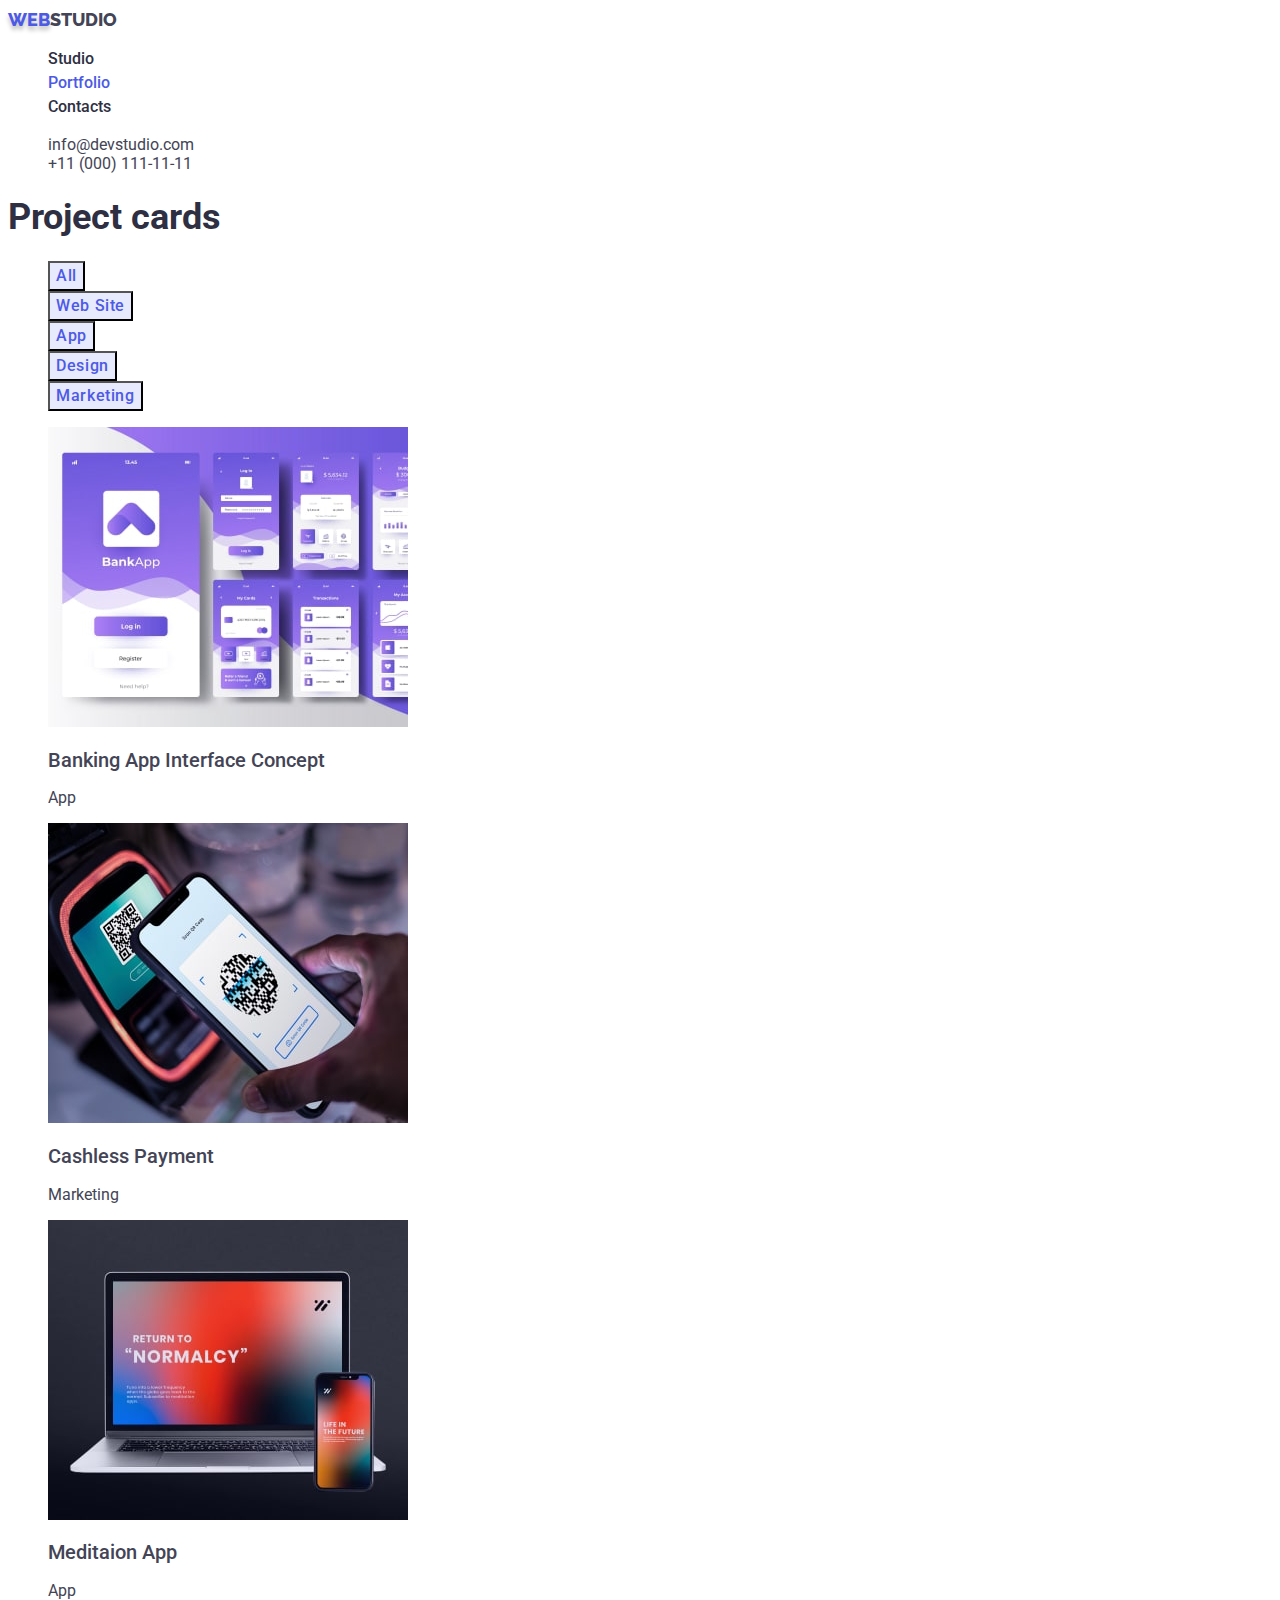
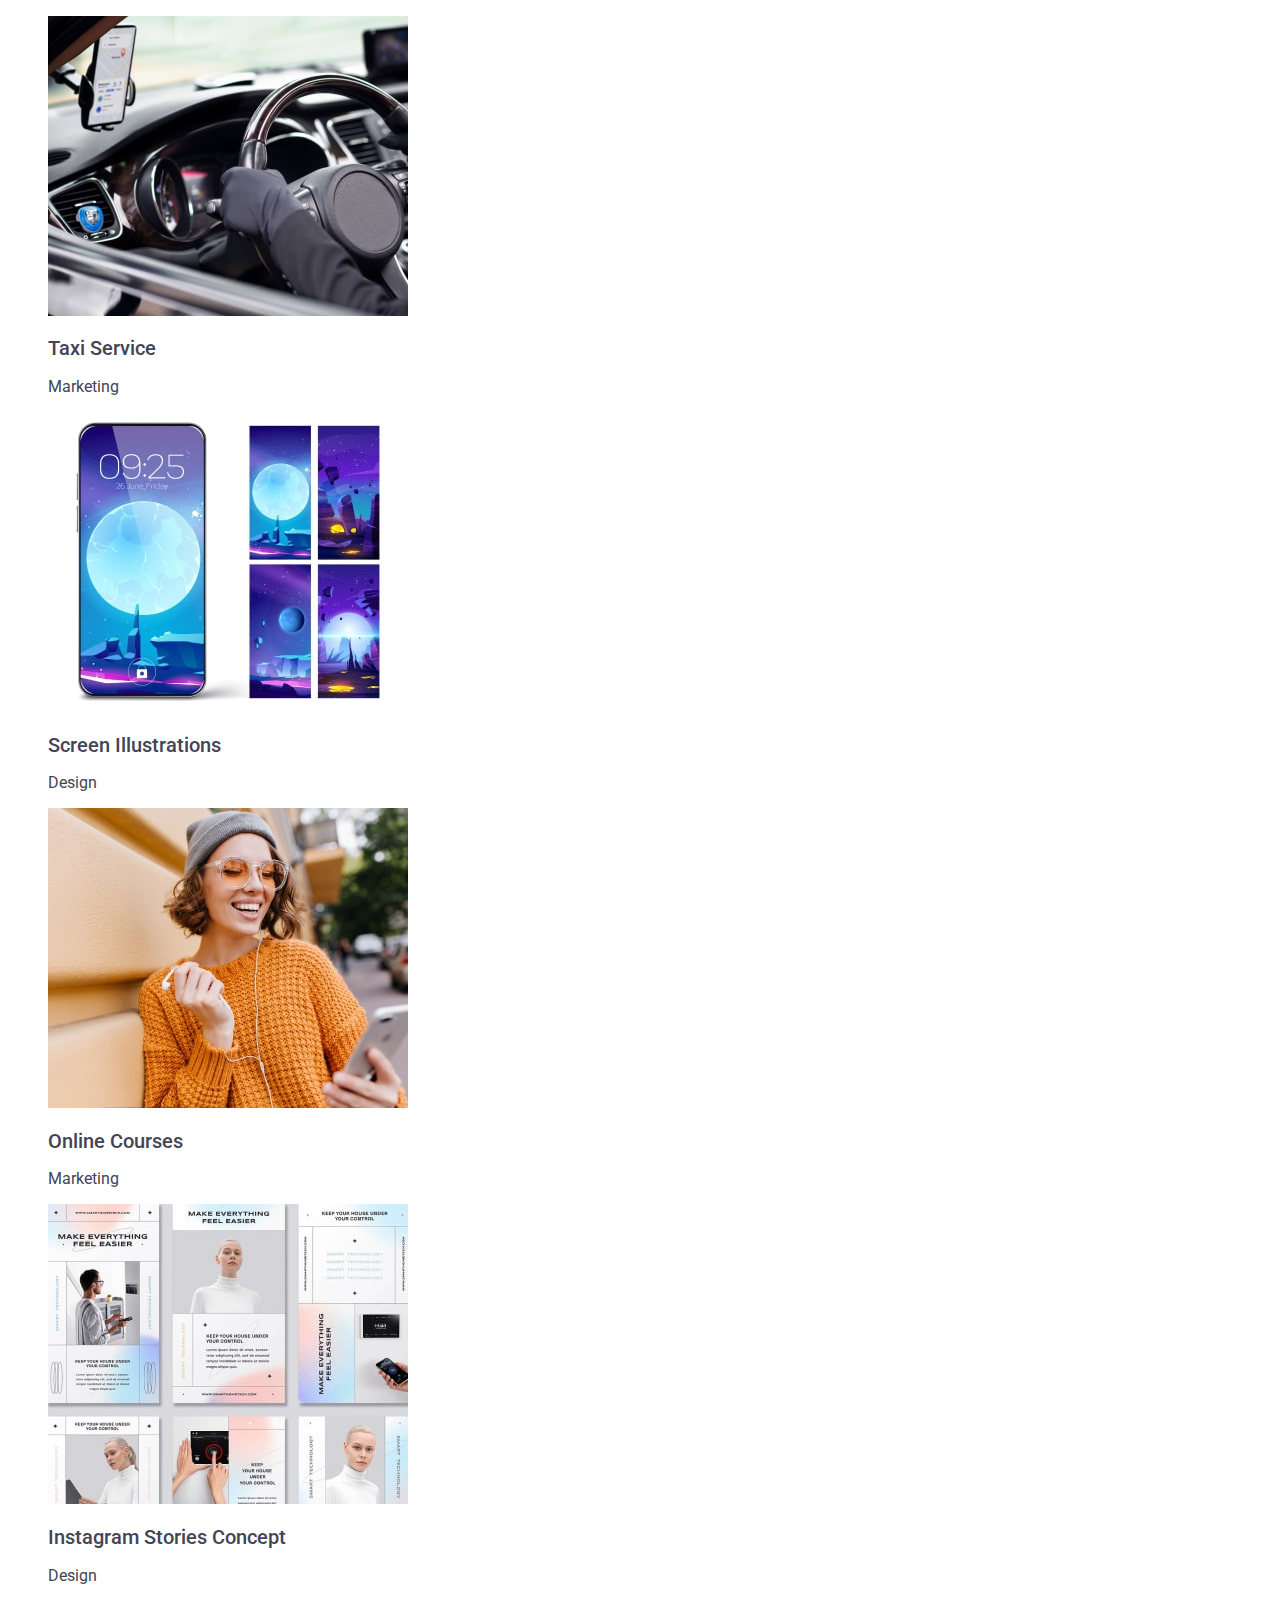
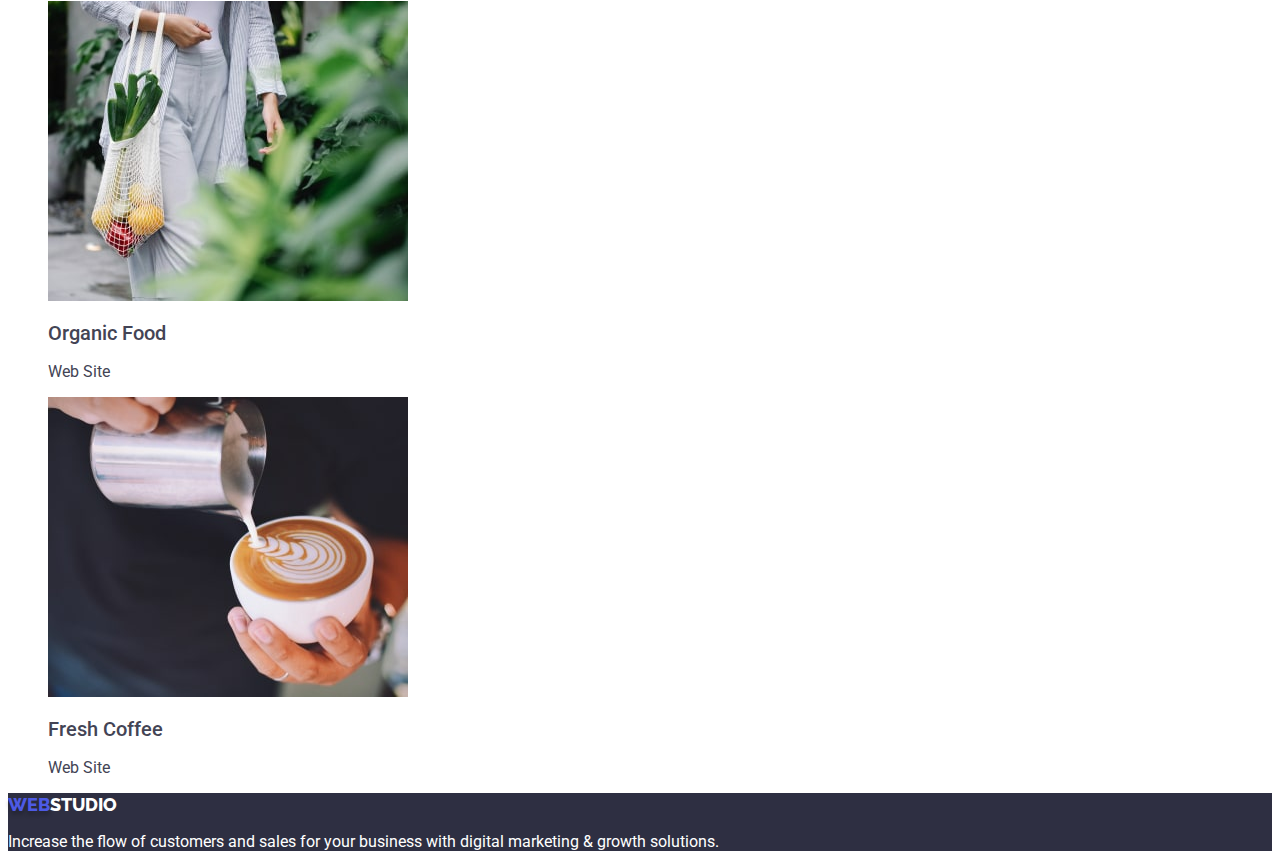
==== portfolio.html @ 5fc7ff72 "Initial commit" ====
<!DOCTYPE html>
<html lang="en">

<head>
    <meta charset="UTF-8">
    <meta http-equiv="X-UA-Compatible" content="IE=edge">
    <meta name="viewport" content="width=device-width, initial-scale=1.0">
    <title>Portfolio</title>
    <link rel="preconnect" href="https://fonts.googleapis.com">
    <link rel="preconnect" href="https://fonts.gstatic.com" crossorigin>
    <link
        href="https://fonts.googleapis.com/css2?family=Montserrat:wght@400;700&family=Raleway:wght@800&family=Roboto:wght@400;500;700;900&display=swap"
        rel="stylesheet">
    <link rel="stylesheet" href="./css/styles.css">
</head>

<body>
    <!--header -->
    <header>
        <nav>
            <a href="./index.html" class="logo"> <span class="logo-web">Web</span>Studio</a>

            <ul>
                <li> <a href="./index.html" class="nav-pages">Studio</a></li>
                <li> <a href="./portfolio.html" class="nav-pages curent">Portfolio</a></li>
                <li> <a href="" class="nav-pages">Contacts</a></li>
            </ul>
        </nav>
        <address class="address">
            <ul>
                <li> <a href="mailto:info@devstudio.com" class="link">info@devstudio.com</a> </li>
                <li> <a href="tel:+110001111111" class="link">+11 (000) 111-11-11</a> </li>
            </ul>
        </address>
    </header>
    <main>
        
        <!-- section portfolio-->
        <section class="section">
            <h1 class="section-title">Project cards</h1>
            <ul>
                <li> <button class="btn btn-color">All</button></li>
                <li> <button class="btn btn-color">Web Site</button></li>
                <li> <button class="btn btn-color">App</button></li>
                <li> <button class="btn btn-color">Design</button></li>
                <li> <button class="btn btn-color">Marketing</button></li>
            </ul>
            <ul>
                <li> <img src="./images/img1port.jpg" alt="banking programs">
                    <h2 class="title-small">Banking App Interface Concept</h2>
                    <p>App</p>
                </li>
                <li> <img src="./images/img2port.jpg" alt="Cashless Payment">
                    <h2 class="title-small">Cashless Payment</h2>
                    <p>Marketing</p>
                </li>
                <li> <img src="./images/img3port.jpg" alt="Meditaion">
                    <h2 class="title-small">Meditaion App</h2>
                    <p>App</p>
                </li>
                <li> <img src="./images/img4port.jpg" alt="Taxi">
                    <h2 class="title-small">Taxi Service</h2>
                    <p>Marketing</p>
                </li>
                <li> <img src="./images/img5port.jpg" alt="Screen Illustrations">
                    <h2 class="title-small">Screen Illustrations</h2>
                    <p>Design</p>
                </li>
                <li> <img src="./images/img6port.jpg" alt="Online Courses">
                    <h2 class="title-small">Online Courses</h2>
                    <p>Marketing</p>
                </li>
                <li> <img src="./images/img7port.jpg" alt="Instagram Stories">
                    <h2 class="title-small">Instagram Stories Concept</h2>
                    <p>Design</p>
                </li>
                <li> <img src="./images/img8port.jpg" alt="Organic Food">
                    <h2 class="title-small">Organic Food</h2>
                    <p>Web Site</p>
                </li>
                <li> <img src="./images/img9port.jpg" alt="Fresh Coffee">
                    <h2 class="title-small">Fresh Coffee</h2>
                    <p>Web Site</p>
                </li>
            </ul>
        </section>

    </main>
    <!--footer -->
    <footer class="footer">
        <a href="./index.html" class="logo"> <span class="logo-web">Web</span>Studio</a>
        <p>Increase the flow of customers and sales for your business with digital marketing & growth solutions.</p>
    </footer>
</body>

</html>
---- css/styles.css ----
:root {
    --text-color: #434455;
    --title-color: #2E2F42;
    --accent-color: #4D5AE5;
    --btn-color: #E7E9FC;
    --bac-secondary-color: #F4F4FD;
}


body {
    background-color: #ffffff;
    color: var(--text-color);
    font-family: 'Roboto', sans-serif;
    font-size: 16px;
}

ul {
    list-style: none;
}

/* logo webstudio */
.logo {
    color: var(--text-color);
    text-decoration: none;
    text-transform: uppercase;
    font-family: 'Raleway', sans-serif;
    font-style: normal;
    font-weight: 800;
    font-size: 18px;
    line-height: 1.3;
}

.logo:hover {
    color: var(--accent-color);
}

.logo-web {
    color: var(--accent-color);
    text-shadow: 0px 4px 4px rgba(0, 0, 0, 0.25);
}

/* nav */
.nav-pages {
    color: var(--title-color);
    text-decoration: none;
    font-weight: 500;
    font-size: 16px;
    line-height: 1.5;
}

.nav-pages:hover,
.nav-pages:focus {
    color: var(--accent-color);
}

.nav-pages.curent {
    color: var(--accent-color);
}

/* address */
.link {
    color: var(--text-color);
    font-style: normal;
    text-decoration: none;
}

.link:hover {
    color: var(--accent-color);
}

/* hero */
.hero {
    background-color: var(--title-color);}
.hero-title {
    color: #ffffff;
    
    font-weight: 700;
    font-size: 56px;
    line-height: 1;
}

/* buttons */
.btn {
    background-color: var(--accent-color);
    color: #ffffff;
    cursor: pointer;
        font-family: 'Roboto', sans-serif;
        font-weight: 500;
        font-size: 16px;
        line-height: 1.5;
        letter-spacing: 0.04em;
}

.btn-color {
    background-color: var(--btn-color);
    color: var(--accent-color);
}

.btn-color:hover {
    background-color: var(--accent-color);
    color: #ffffff;
}

/* section */
.section {
    color: var(--text-color);

}
.team { background-color: var(--bac-secondary-color);}
.section-title {
    color: var(--title-color);
    font-weight: 700;
    font-size: 36px;
    line-height: 1.1;
}

.title-small {
    font-weight: 500;
    font-size: 20px;
    line-height: 1.2;
}

/* footer */
.footer {
    background-color: var(--title-color);
    color: #ffffff;
}
.footer .logo {
    color: #ffffff;
}
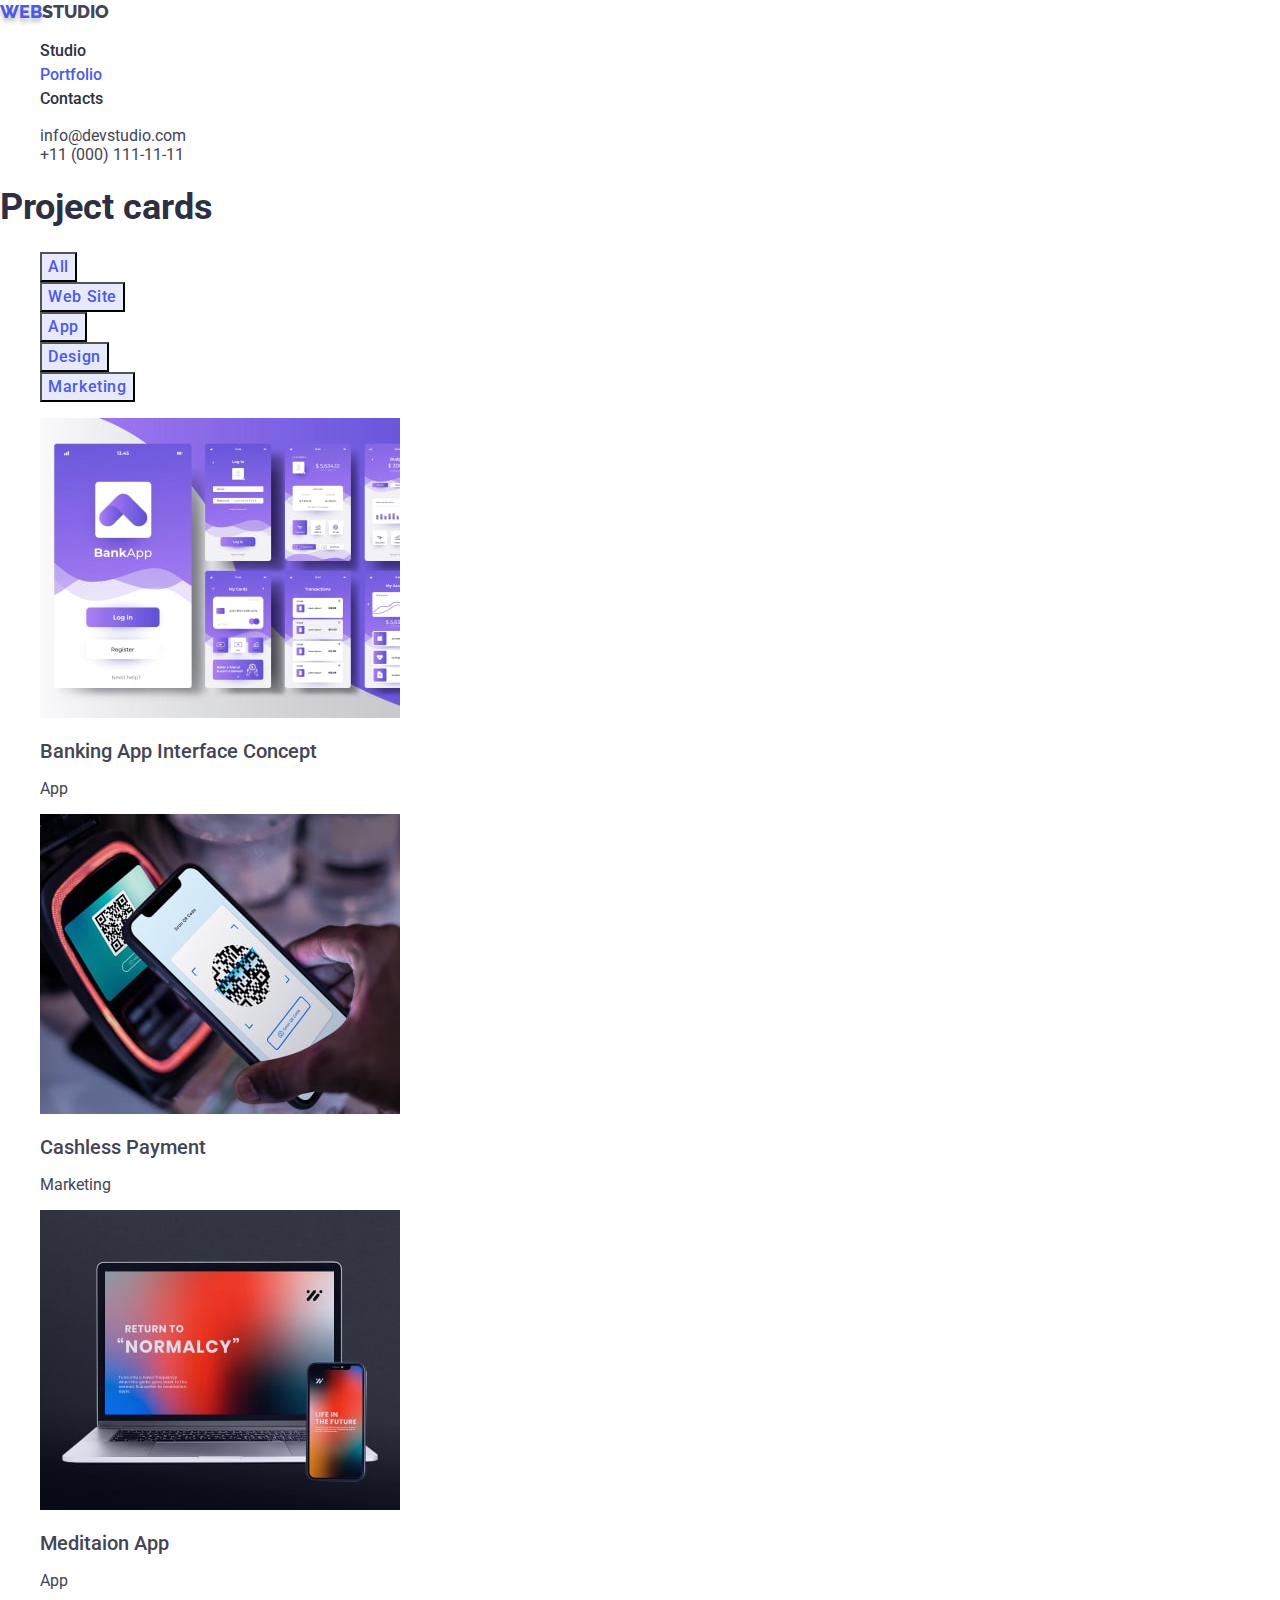
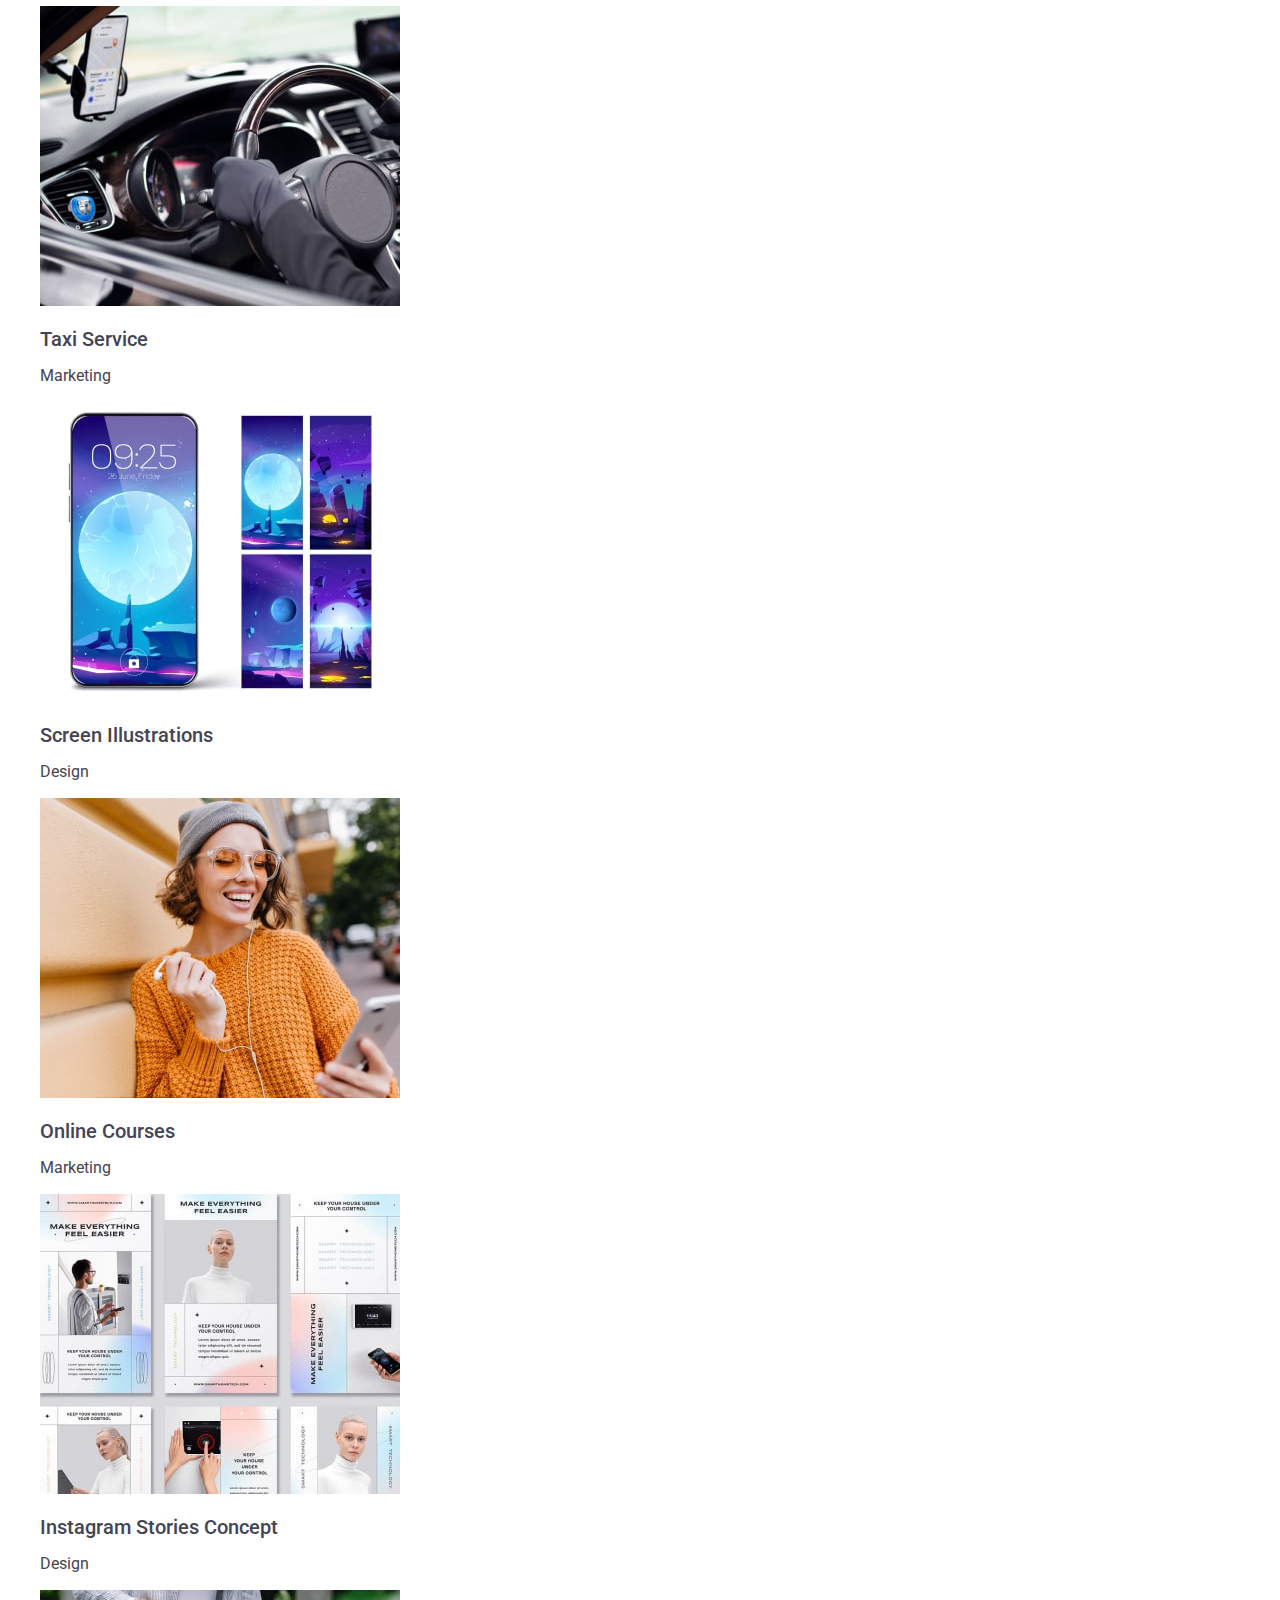
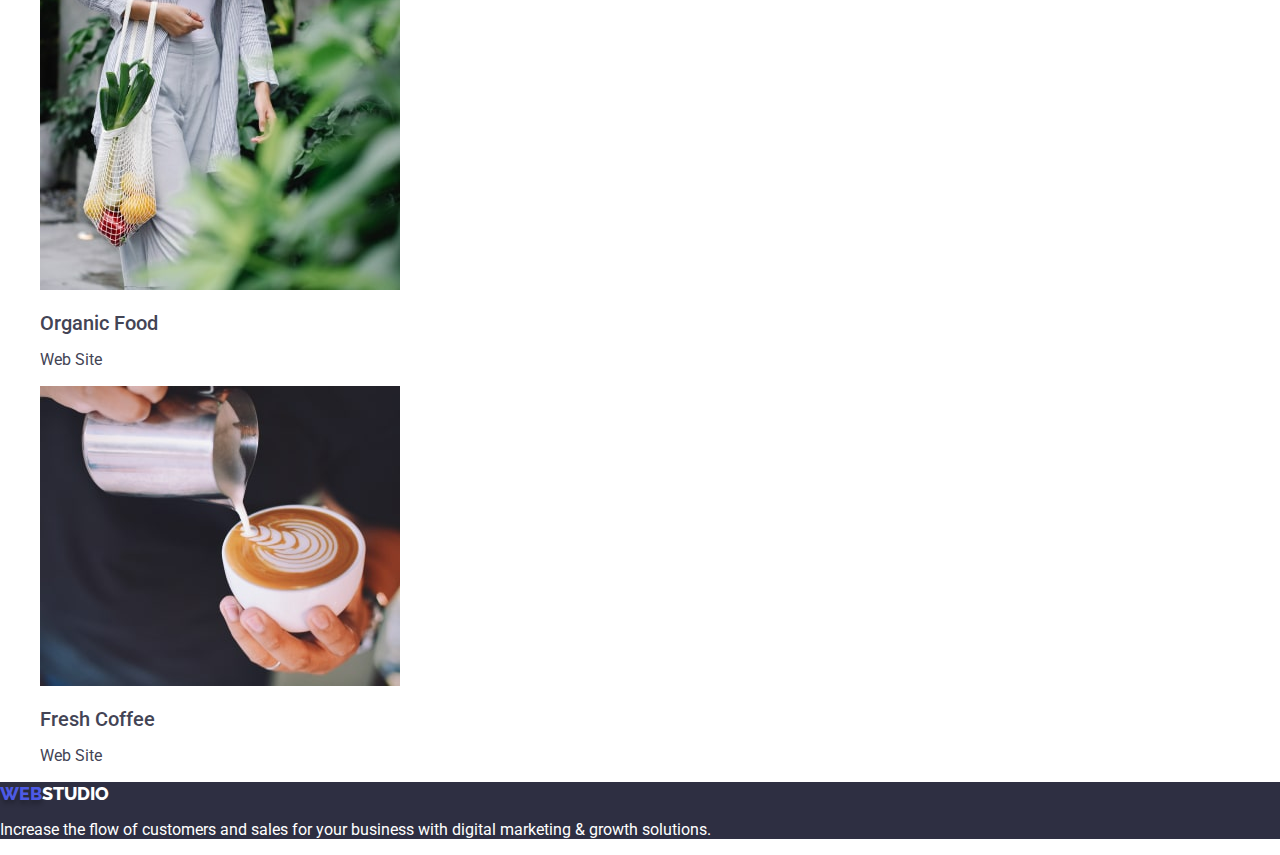
==== commit 9ed1d1fc: "add modern-normalize" ====
--- a/portfolio.html
+++ b/portfolio.html
@@ -11,6 +11,7 @@
     <link
         href="https://fonts.googleapis.com/css2?family=Montserrat:wght@400;700&family=Raleway:wght@800&family=Roboto:wght@400;500;700;900&display=swap"
         rel="stylesheet">
+        <link rel="stylesheet" href="https://cdnjs.cloudflare.com/ajax/libs/modern-normalize/1.1.0/modern-normalize.min.css">
     <link rel="stylesheet" href="./css/styles.css">
 </head>
 
--- a/css/styles.css
+++ b/css/styles.css
@@ -1,3 +1,8 @@
+*,
+*::before,
+*::after {
+    box-sizing: border-box;
+}
 :root {
     --text-color: #434455;
     --title-color: #2E2F42;
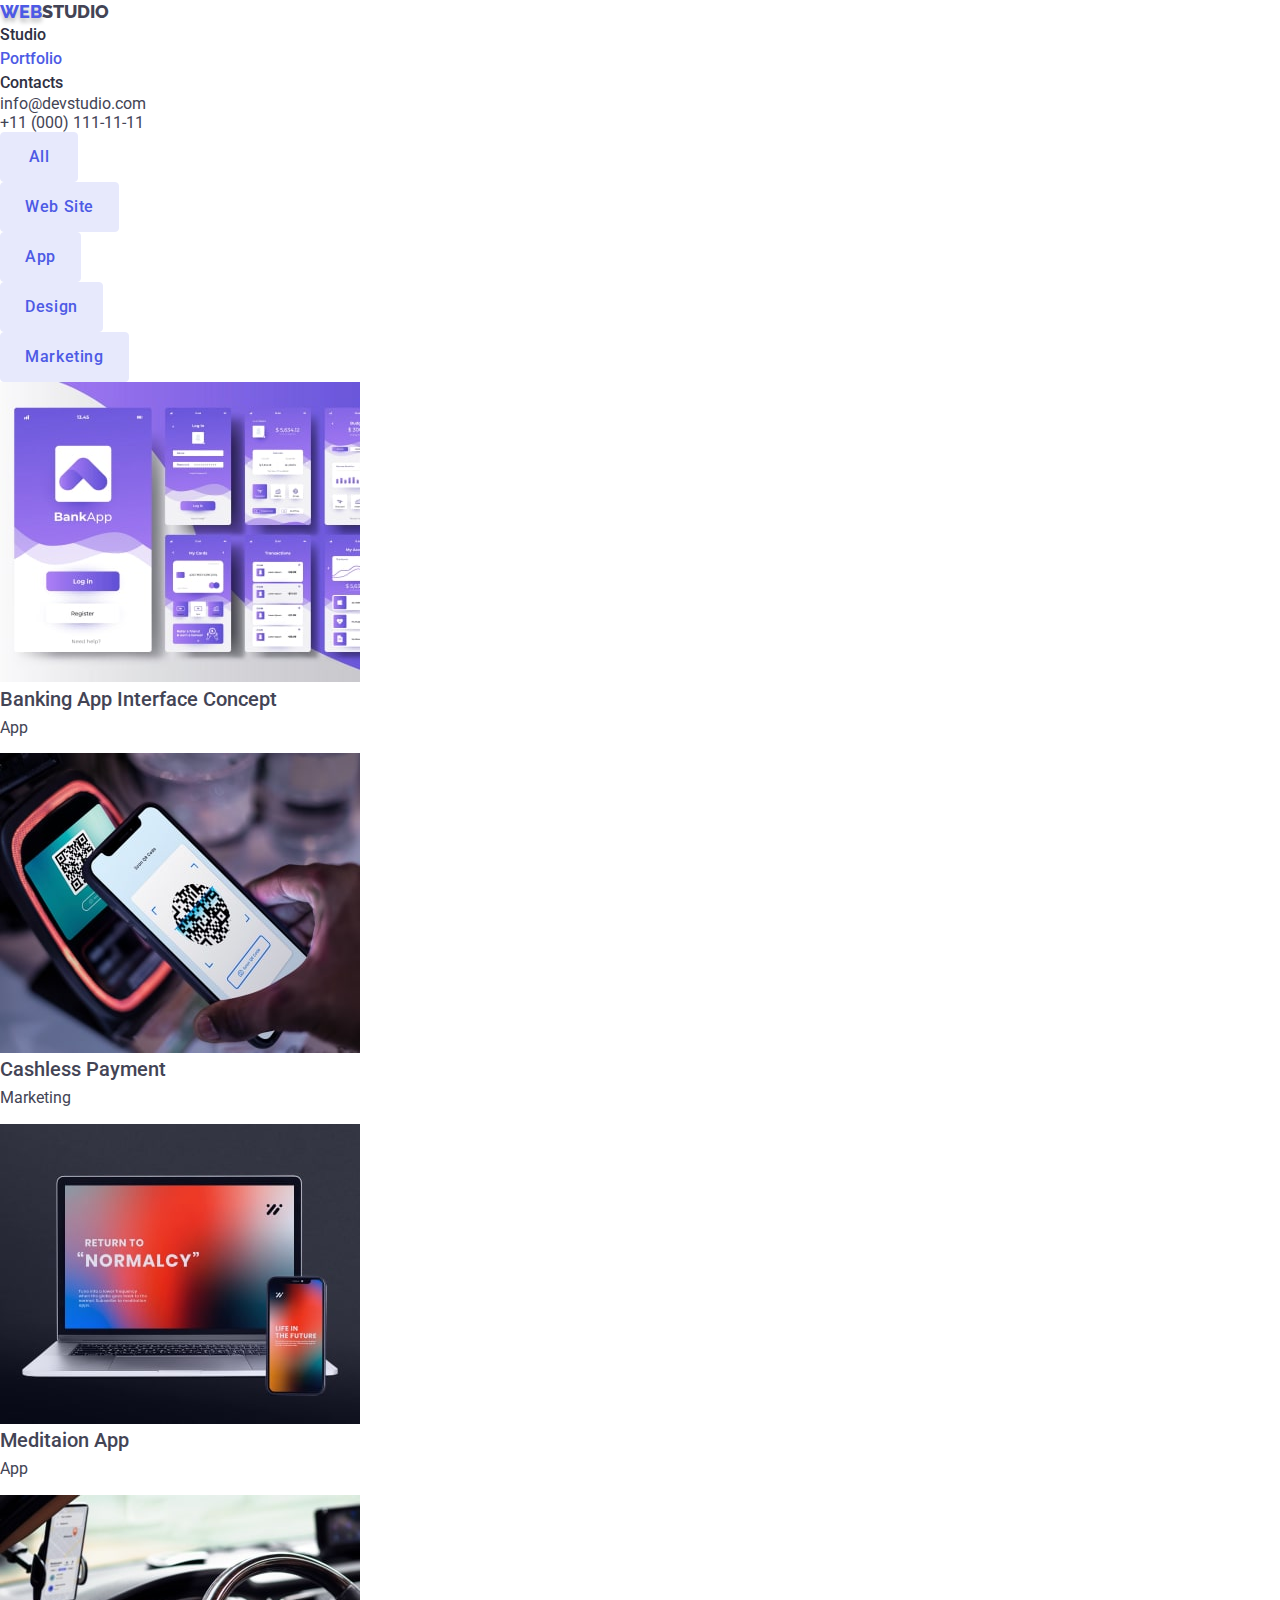
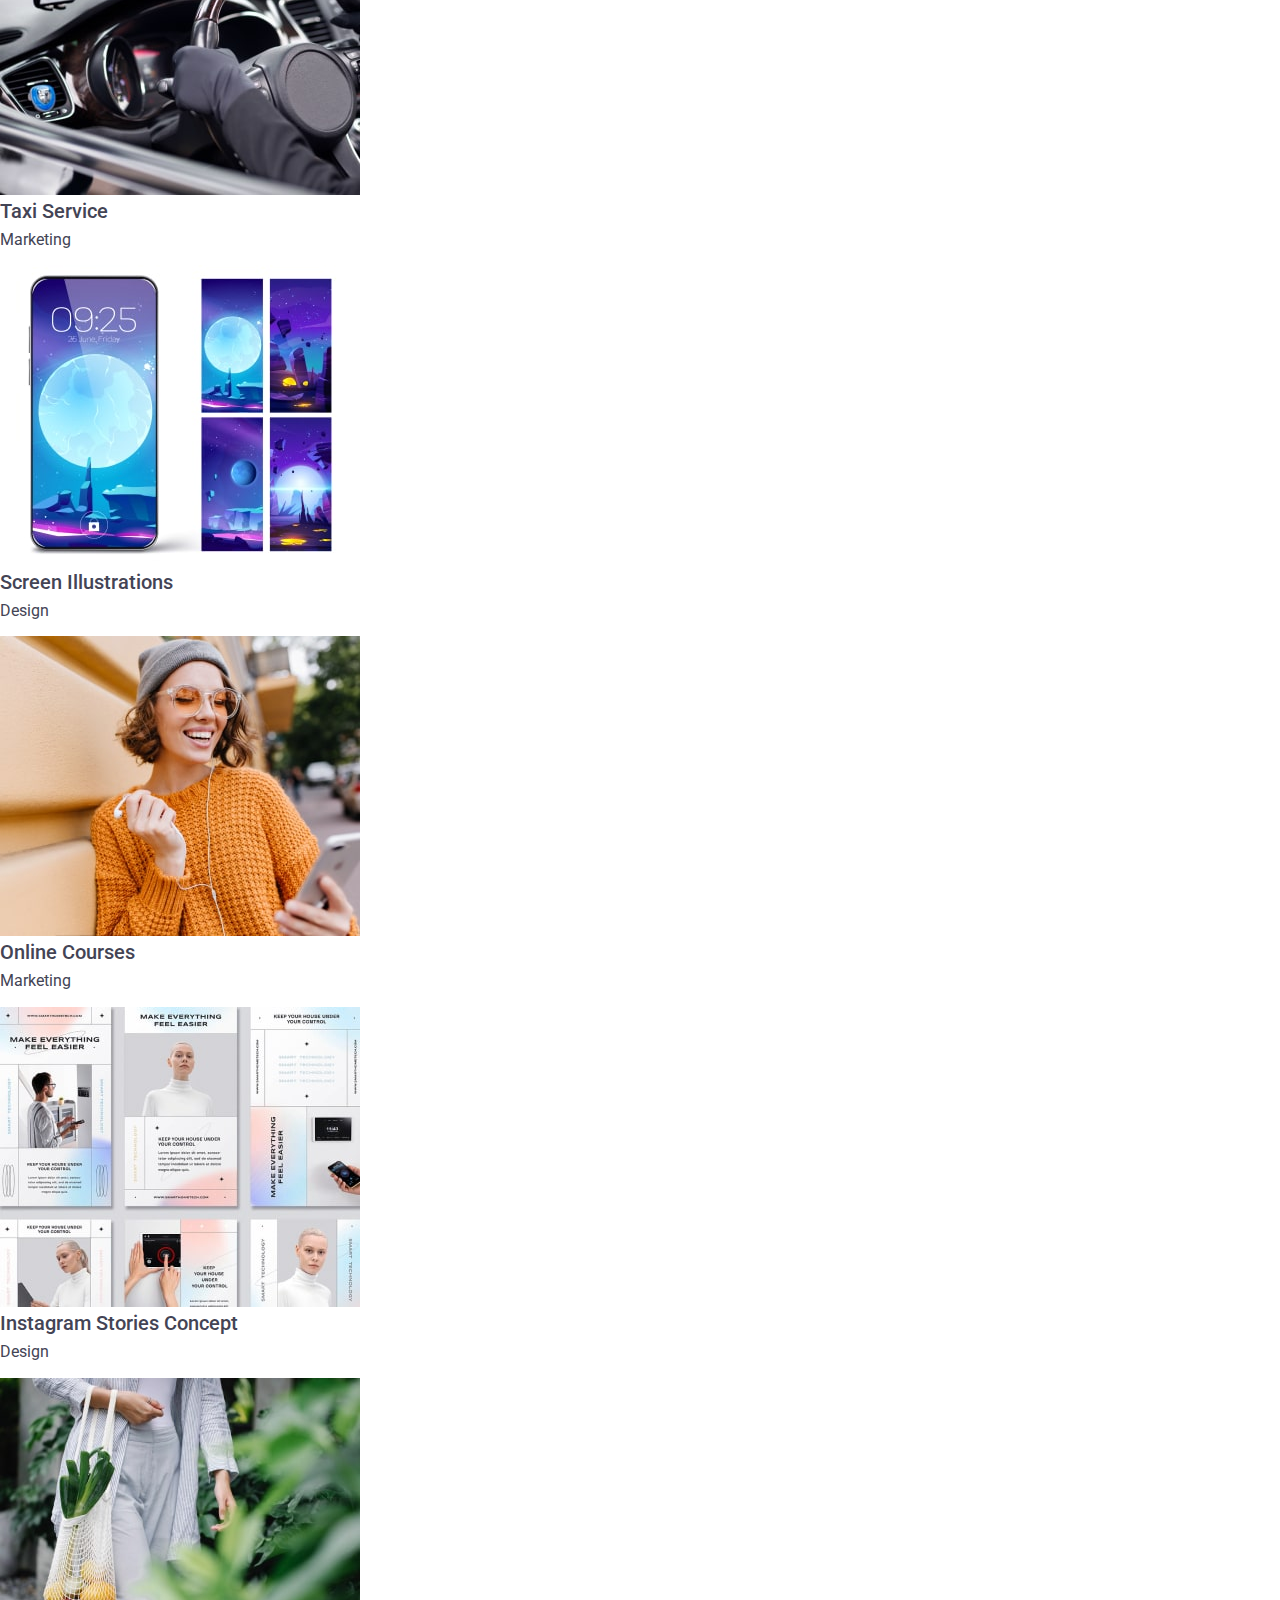
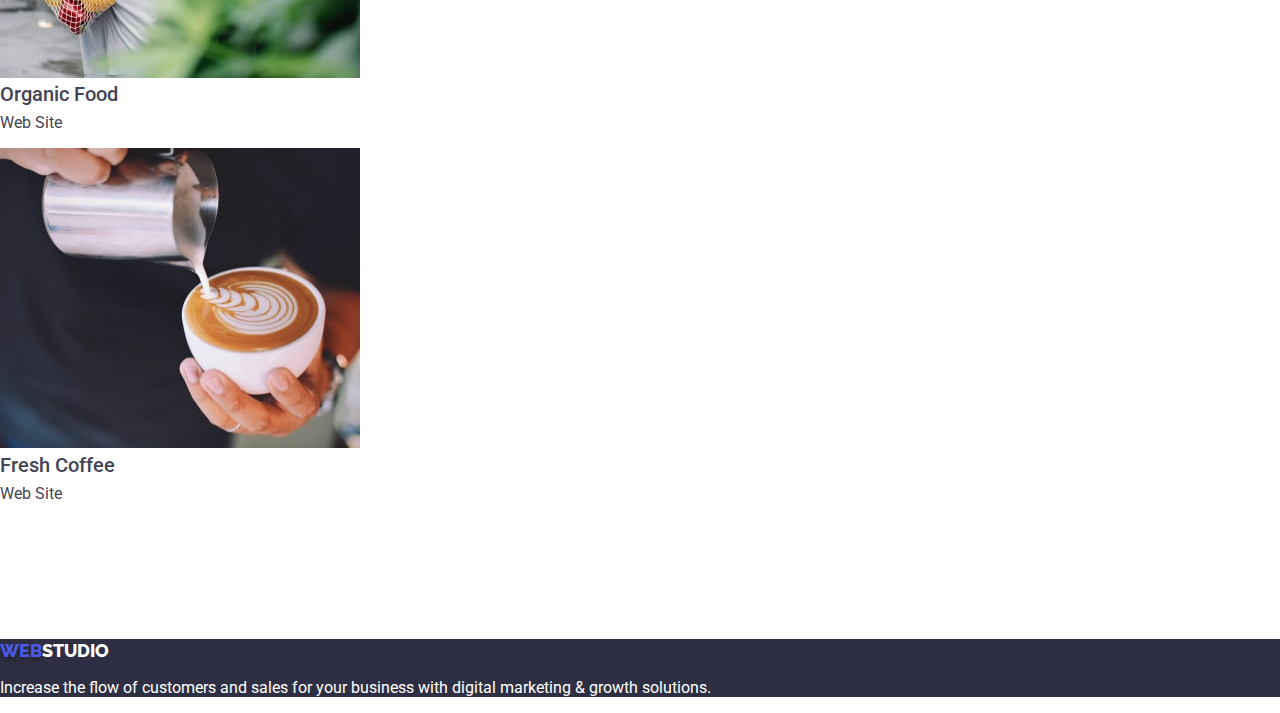
==== commit fff259cb: "add sizes bloks" ====
--- a/portfolio.html
+++ b/portfolio.html
@@ -38,50 +38,50 @@
         
         <!-- section portfolio-->
         <section class="section">
-            <h1 class="section-title">Project cards</h1>
-            <ul>
-                <li> <button class="btn btn-color">All</button></li>
-                <li> <button class="btn btn-color">Web Site</button></li>
-                <li> <button class="btn btn-color">App</button></li>
-                <li> <button class="btn btn-color">Design</button></li>
-                <li> <button class="btn btn-color">Marketing</button></li>
+            <h1 class="section-title visually-hidden">Project cards</h1>
+            <ul >
+                <li> <button class="btn btn-portfolio">All</button></li>
+                <li> <button class="btn btn-portfolio">Web Site</button></li>
+                <li> <button class="btn btn-portfolio">App</button></li>
+                <li> <button class="btn btn-portfolio">Design</button></li>
+                <li> <button class="btn btn-portfolio">Marketing</button></li>
             </ul>
             <ul>
                 <li> <img src="./images/img1port.jpg" alt="banking programs">
                     <h2 class="title-small">Banking App Interface Concept</h2>
-                    <p>App</p>
+                    <p class="text">App</p>
                 </li>
                 <li> <img src="./images/img2port.jpg" alt="Cashless Payment">
                     <h2 class="title-small">Cashless Payment</h2>
-                    <p>Marketing</p>
+                    <p class="text">Marketing</p>
                 </li>
                 <li> <img src="./images/img3port.jpg" alt="Meditaion">
                     <h2 class="title-small">Meditaion App</h2>
-                    <p>App</p>
+                    <p class="text">App</p>
                 </li>
                 <li> <img src="./images/img4port.jpg" alt="Taxi">
                     <h2 class="title-small">Taxi Service</h2>
-                    <p>Marketing</p>
+                    <p class="text">Marketing</p>
                 </li>
                 <li> <img src="./images/img5port.jpg" alt="Screen Illustrations">
                     <h2 class="title-small">Screen Illustrations</h2>
-                    <p>Design</p>
+                    <p class="text">Design</p>
                 </li>
                 <li> <img src="./images/img6port.jpg" alt="Online Courses">
                     <h2 class="title-small">Online Courses</h2>
-                    <p>Marketing</p>
+                    <p class="text">Marketing</p>
                 </li>
                 <li> <img src="./images/img7port.jpg" alt="Instagram Stories">
                     <h2 class="title-small">Instagram Stories Concept</h2>
-                    <p>Design</p>
+                    <p class="text">Design</p>
                 </li>
                 <li> <img src="./images/img8port.jpg" alt="Organic Food">
                     <h2 class="title-small">Organic Food</h2>
-                    <p>Web Site</p>
+                    <p class="text">Web Site</p>
                 </li>
                 <li> <img src="./images/img9port.jpg" alt="Fresh Coffee">
                     <h2 class="title-small">Fresh Coffee</h2>
-                    <p>Web Site</p>
+                    <p class="text">Web Site</p>
                 </li>
             </ul>
         </section>
--- a/css/styles.css
+++ b/css/styles.css
@@ -1,8 +1,3 @@
-*,
-*::before,
-*::after {
-    box-sizing: border-box;
-}
 :root {
     --text-color: #434455;
     --title-color: #2E2F42;
@@ -21,6 +16,8 @@
 
 ul {
     list-style: none;
+    padding: 0;
+    margin: 0;
 }
 
 /* logo webstudio */
@@ -75,13 +72,18 @@
 
 /* hero */
 .hero {
-    background-color: var(--title-color);}
+    background-color: var(--title-color);
+    outline: 2px solid tomato;
+    text-align: center;
+    margin-bottom: 120px;
+}
 .hero-title {
     color: #ffffff;
-    
     font-weight: 700;
     font-size: 56px;
     line-height: 1;
+    margin-top: 0;
+    margin-bottom: 48px;
 }
 
 /* buttons */
@@ -94,11 +96,25 @@
         font-size: 16px;
         line-height: 1.5;
         letter-spacing: 0.04em;
+         border-radius: 4px;
+         border: 1px solid transparent;
 }
 
-.btn-color {
+.btn-hero {
+    padding: 16px 32px;
+    min-width: 169px;
+    text-align: center;
+    
+}
+    
+
+.btn-portfolio {
     background-color: var(--btn-color);
     color: var(--accent-color);
+    padding: 12px 24px;
+    min-width: 78px;
+    text-align: center;
+    border-color: var(--btn-color);
 }
 
 .btn-color:hover {
@@ -109,6 +125,7 @@
 /* section */
 .section {
     color: var(--text-color);
+    padding-bottom: 120px;
 
 }
 .team { background-color: var(--bac-secondary-color);}
@@ -117,12 +134,34 @@
     font-weight: 700;
     font-size: 36px;
     line-height: 1.1;
+    text-align: center;
+    margin-top: 0;
+    margin-bottom: 72px;
+    
 }
 
 .title-small {
     font-weight: 500;
     font-size: 20px;
     line-height: 1.2;
+    margin-top: 0;
+    margin-bottom: 8px;
+}
+.text {
+    margin-top: 0;
+}
+/* title invisible */
+.visually-hidden {
+    position: absolute;
+    white-space: nowrap;
+    width: 1px;
+    height: 1px;
+    overflow: hidden;
+    border: 0;
+    padding: 0;
+    clip: rect(0 0 0 0);
+    clip-path: inset(50%);
+    margin: -1px;
 }
 
 /* footer */
@@ -132,4 +171,14 @@
 }
 .footer .logo {
     color: #ffffff;
-}+}
+/* blok */
+.container {
+    width: 1152px;
+    padding-left: 12px;
+    padding-right: 12px;
+    margin-left: auto;
+    margin-right: auto;
+    outline: 2px solid tomato;
+}
+
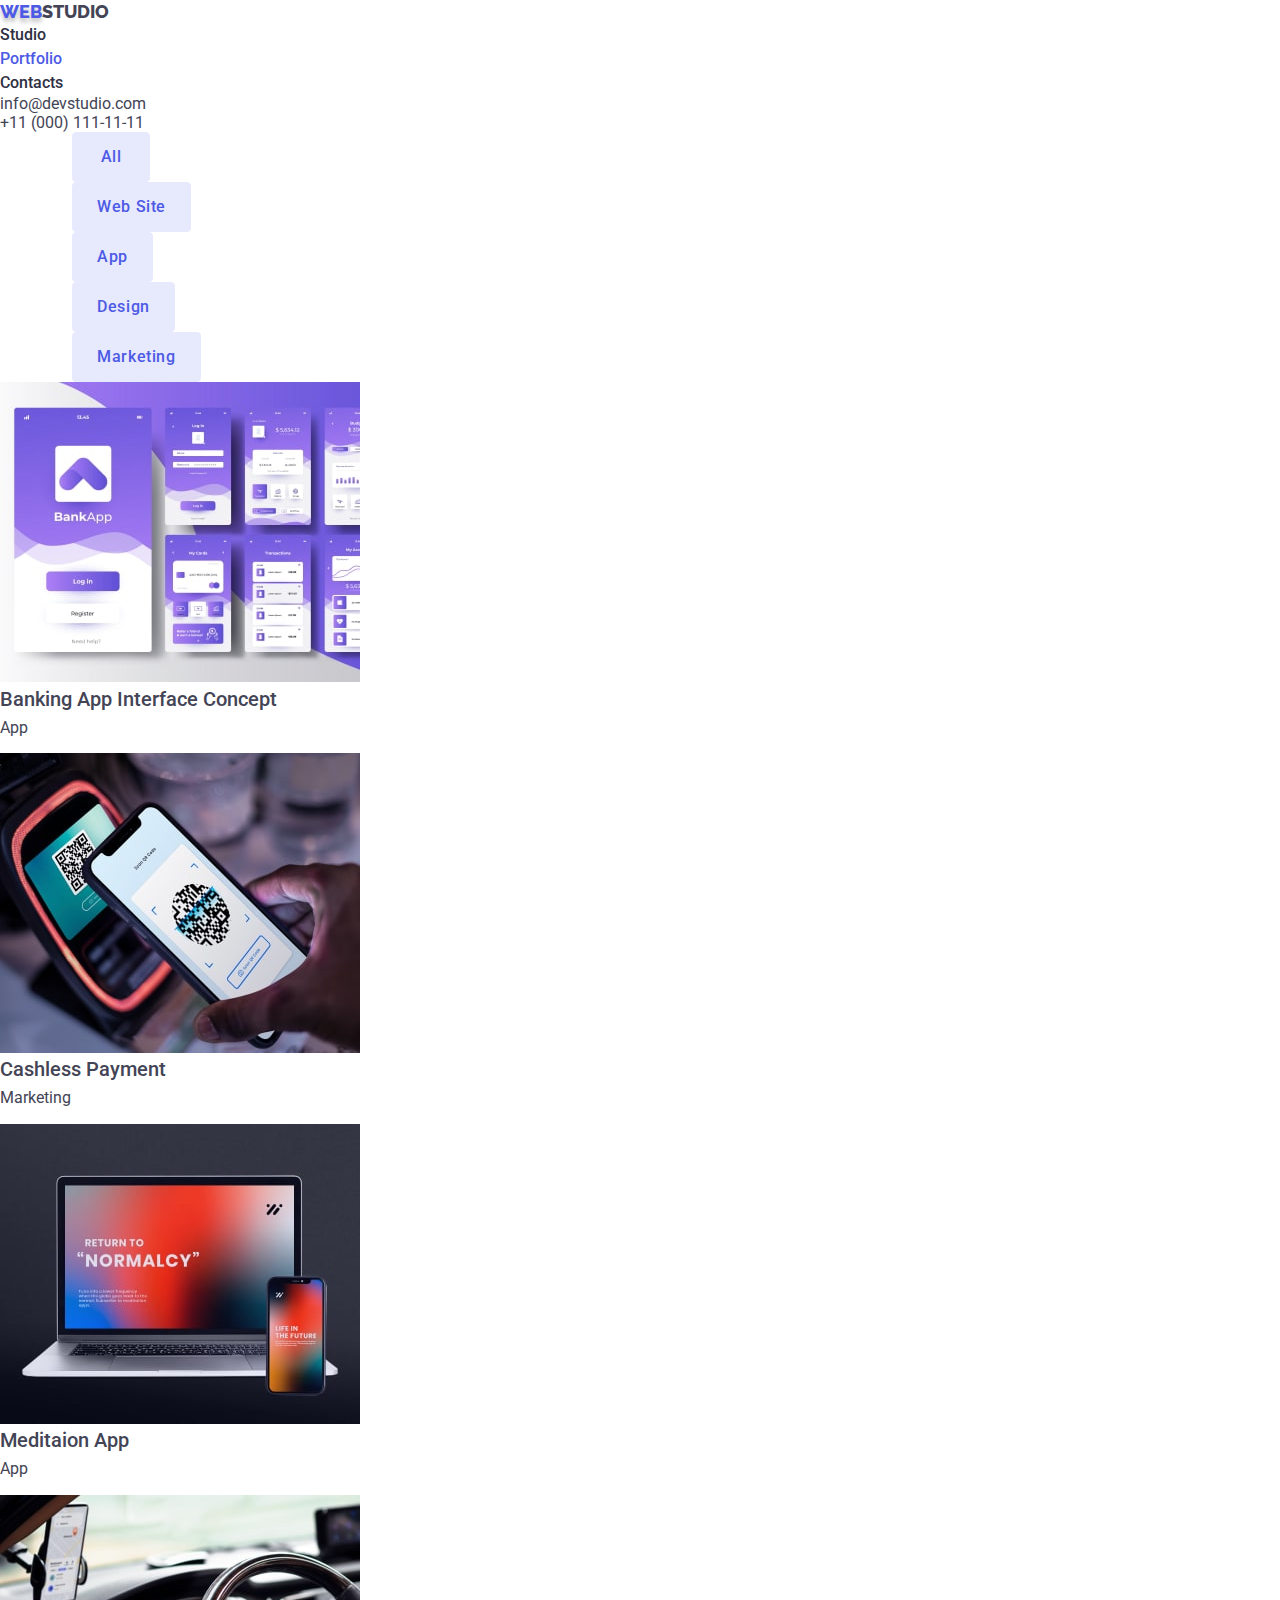
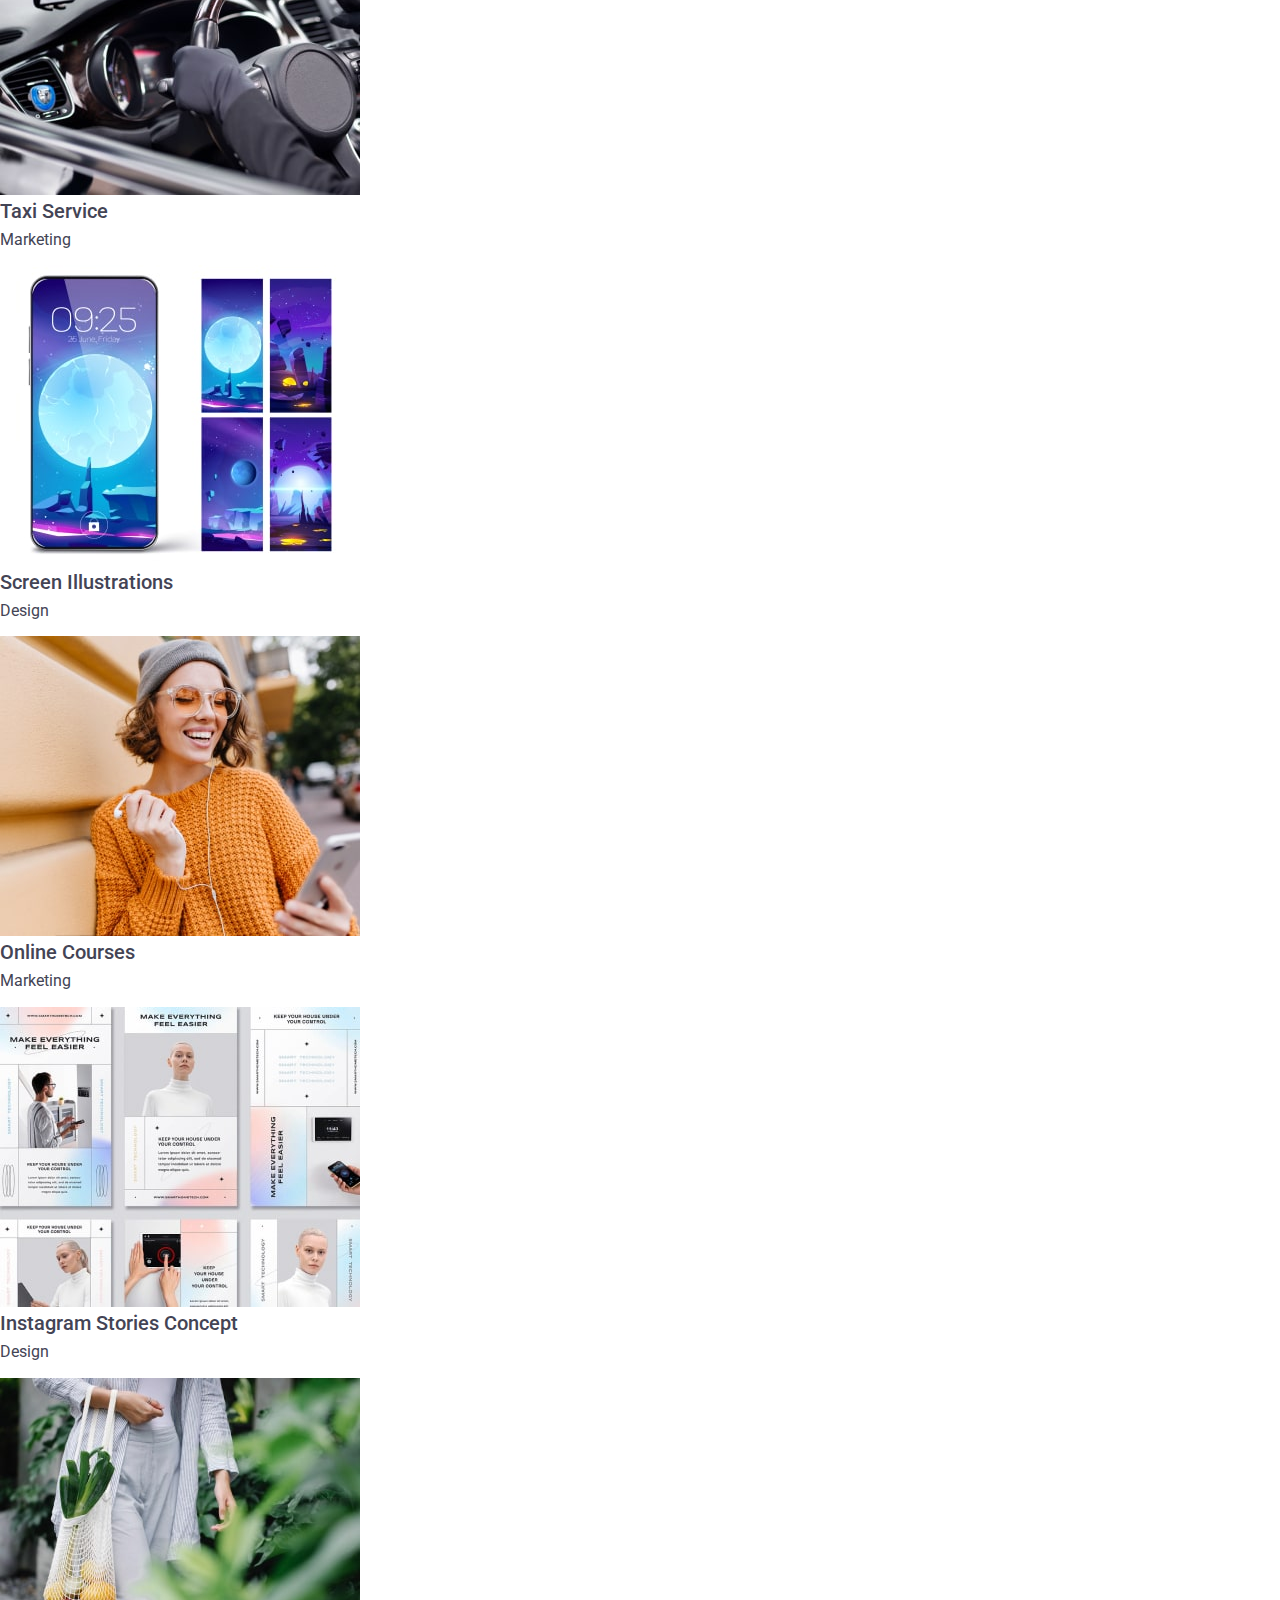
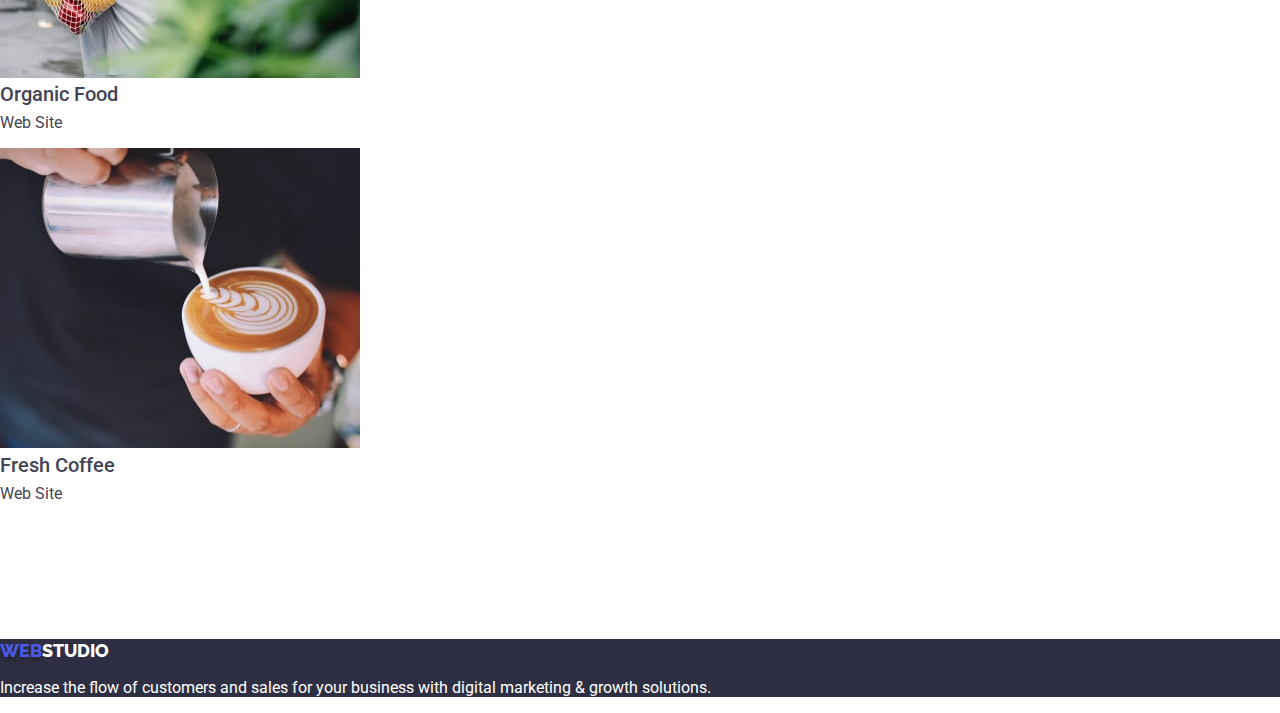
==== commit c012f3d9: "margin btn" ====
--- a/portfolio.html
+++ b/portfolio.html
@@ -39,7 +39,7 @@
         <!-- section portfolio-->
         <section class="section">
             <h1 class="section-title visually-hidden">Project cards</h1>
-            <ul >
+            <ul class="btn-list">
                 <li> <button class="btn btn-portfolio">All</button></li>
                 <li> <button class="btn btn-portfolio">Web Site</button></li>
                 <li> <button class="btn btn-portfolio">App</button></li>
--- a/css/styles.css
+++ b/css/styles.css
@@ -182,3 +182,6 @@
     outline: 2px solid tomato;
 }
 
+.btn-list {
+    margin-left: 72px;
+}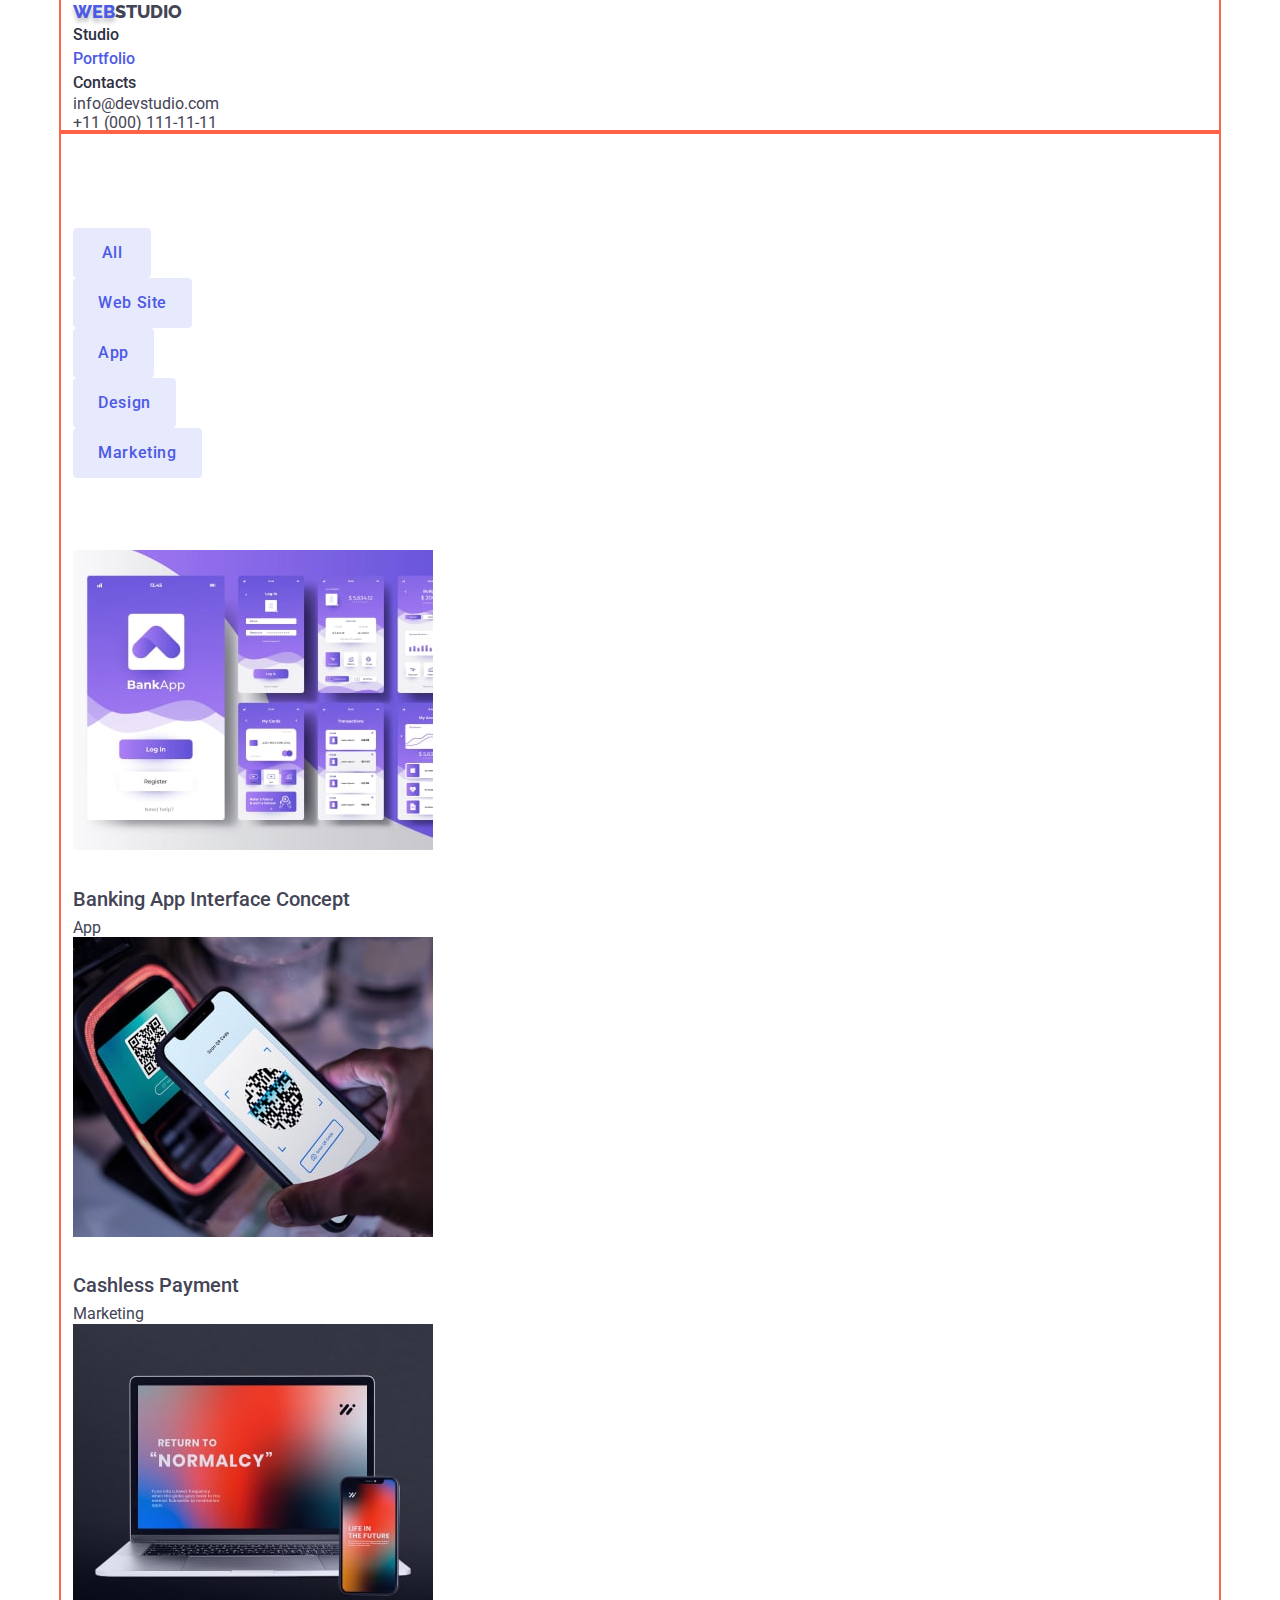
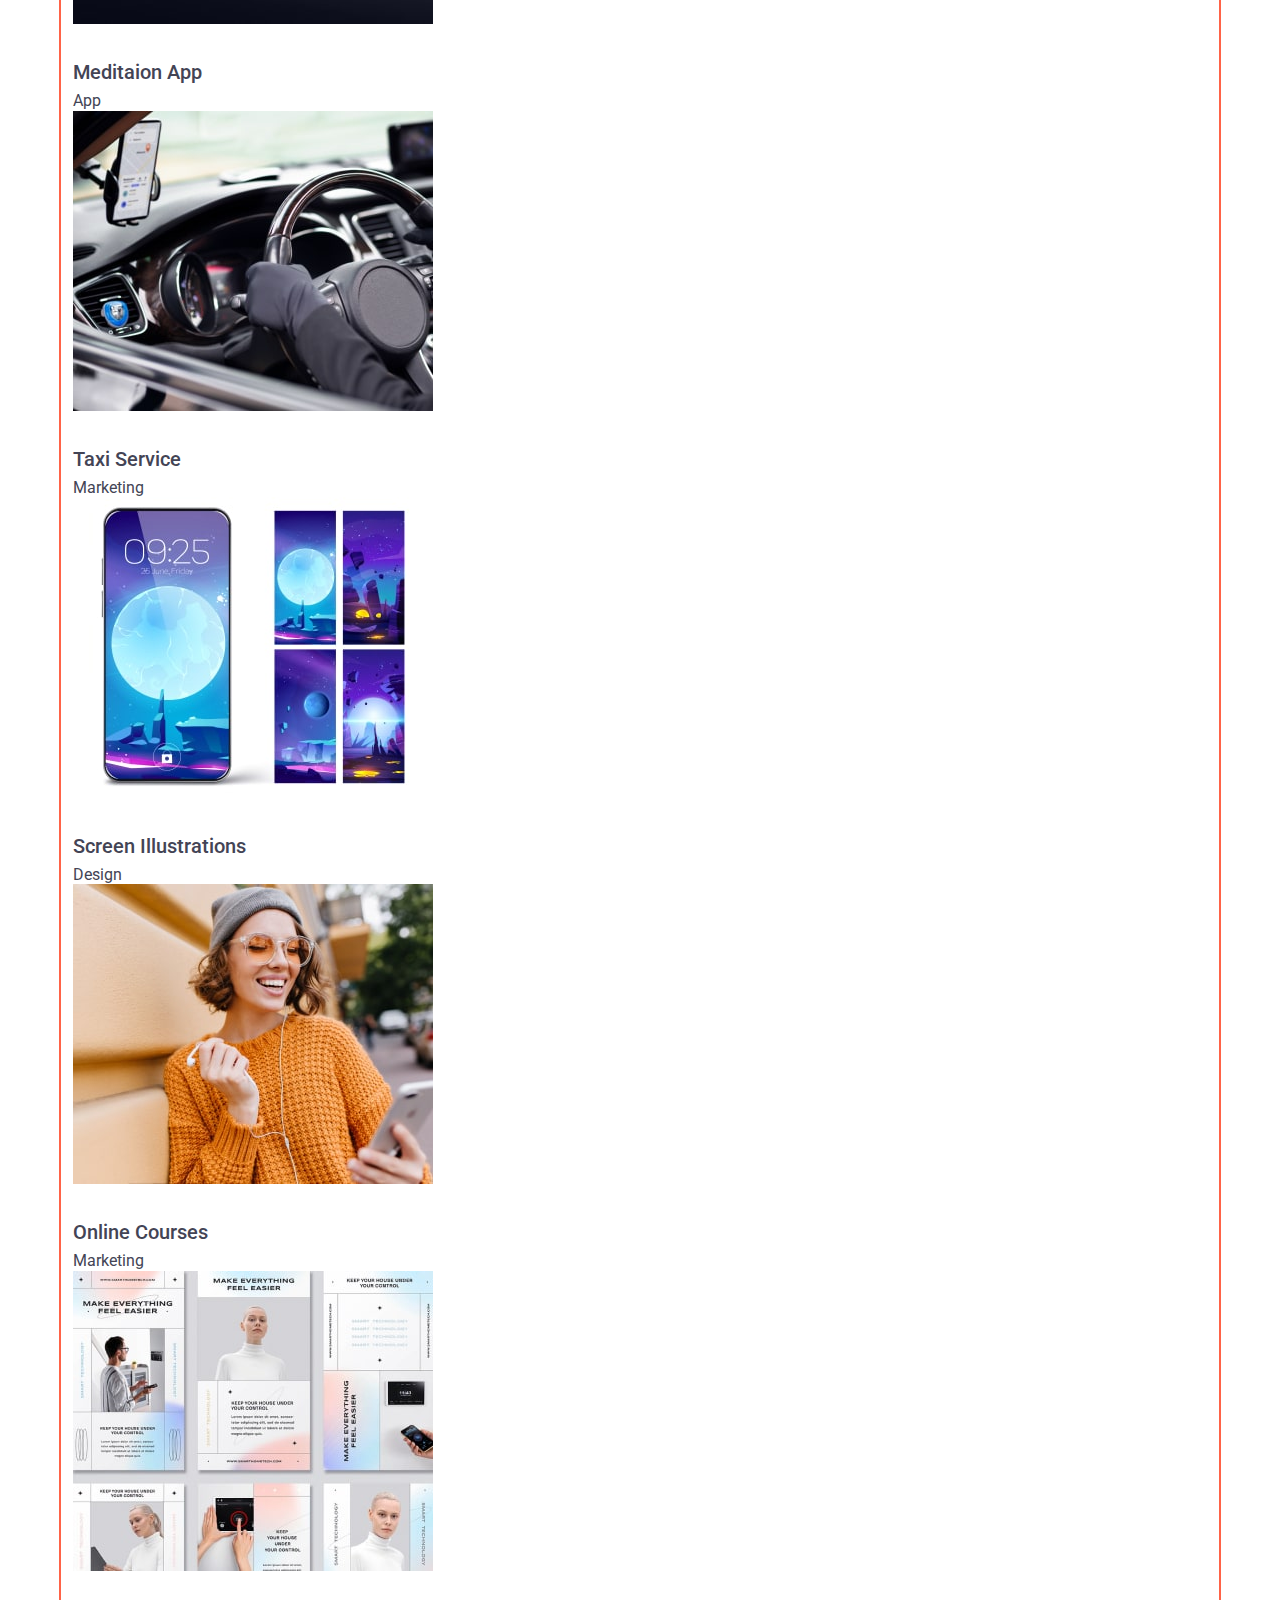
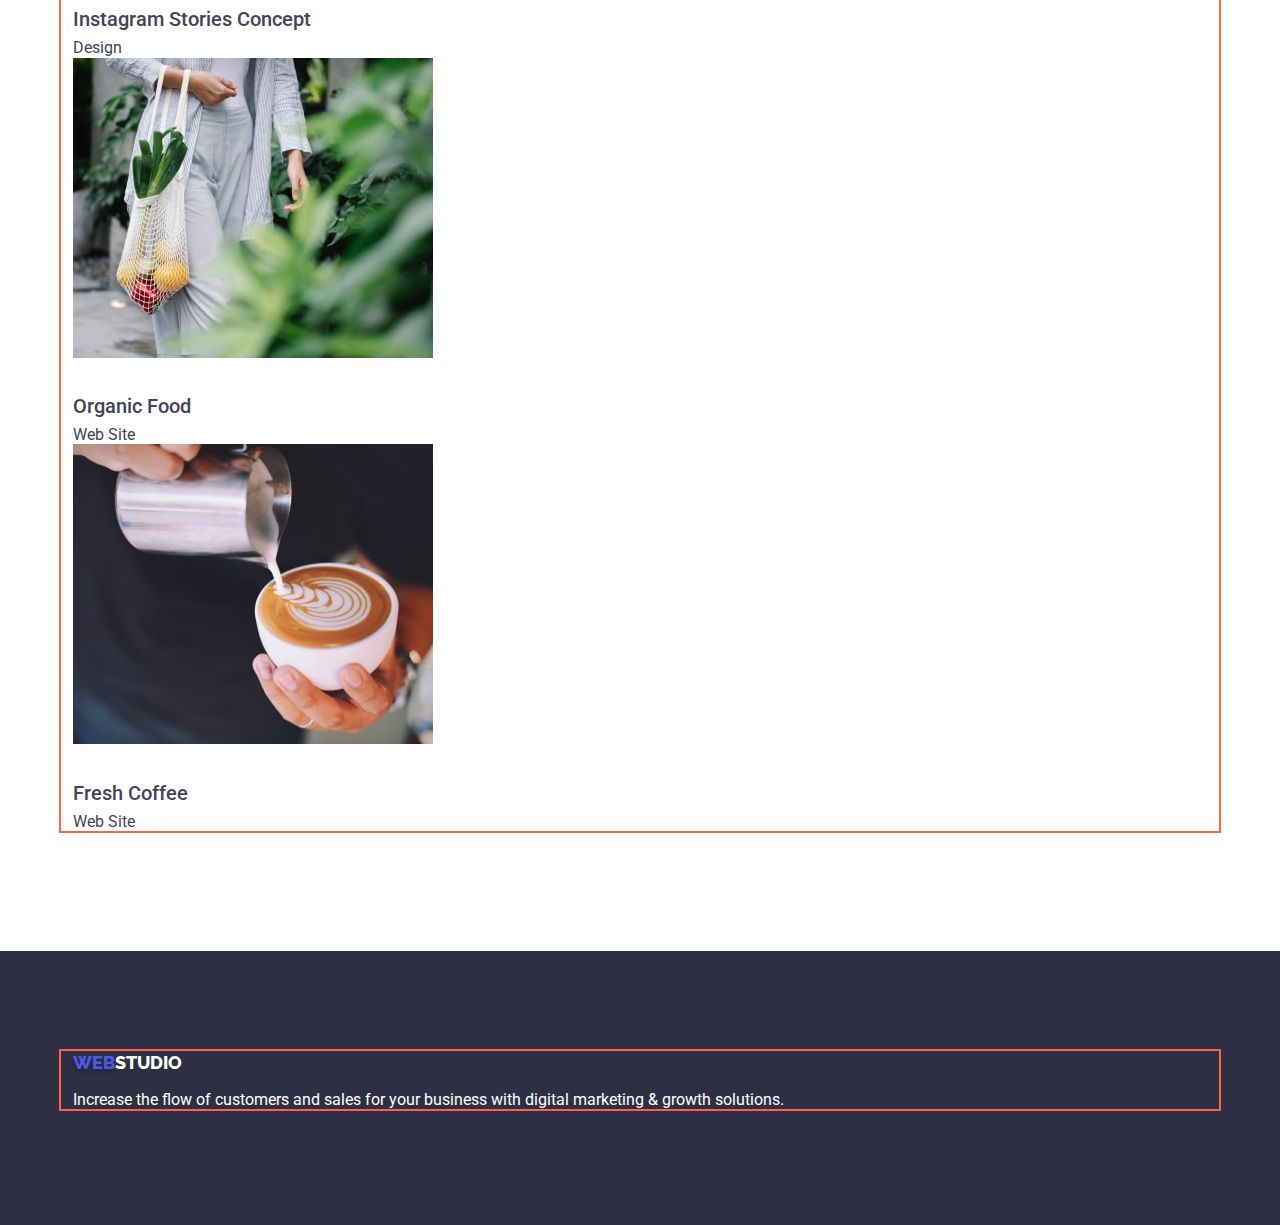
==== commit 80514bd8: "coreced bloc system" ====
--- a/portfolio.html
+++ b/portfolio.html
@@ -18,6 +18,7 @@
 <body>
     <!--header -->
     <header>
+        <div class="container">
         <nav>
             <a href="./index.html" class="logo"> <span class="logo-web">Web</span>Studio</a>
 
@@ -33,11 +34,13 @@
                 <li> <a href="tel:+110001111111" class="link">+11 (000) 111-11-11</a> </li>
             </ul>
         </address>
+    </div>
     </header>
     <main>
         
         <!-- section portfolio-->
         <section class="section">
+            <div class="container">
             <h1 class="section-title visually-hidden">Project cards</h1>
             <ul class="btn-list">
                 <li> <button class="btn btn-portfolio">All</button></li>
@@ -84,14 +87,16 @@
                     <p class="text">Web Site</p>
                 </li>
             </ul>
+        </div>
         </section>
 
     </main>
     <!--footer -->
     <footer class="footer">
+        <div class="container">
         <a href="./index.html" class="logo"> <span class="logo-web">Web</span>Studio</a>
         <p>Increase the flow of customers and sales for your business with digital marketing & growth solutions.</p>
-    </footer>
+    </div></footer>
 </body>
 
 </html>--- a/css/styles.css
+++ b/css/styles.css
@@ -73,9 +73,10 @@
 /* hero */
 .hero {
     background-color: var(--title-color);
-    outline: 2px solid tomato;
     text-align: center;
     margin-bottom: 120px;
+   padding-top: 188px;
+   height: 600px;
 }
 .hero-title {
     color: #ffffff;
@@ -128,7 +129,11 @@
     padding-bottom: 120px;
 
 }
-.team { background-color: var(--bac-secondary-color);}
+
+.section.team {
+    background-color: var(--bac-secondary-color);
+    padding-top: 120px;
+}
 .section-title {
     color: var(--title-color);
     font-weight: 700;
@@ -137,6 +142,7 @@
     text-align: center;
     margin-top: 0;
     margin-bottom: 72px;
+    
     
 }
 
@@ -146,9 +152,13 @@
     line-height: 1.2;
     margin-top: 0;
     margin-bottom: 8px;
+    padding-top: 32px;
+}
+.title-small.specifics {
+    padding-top: 0;
 }
 .text {
-    margin-top: 0;
+    margin: 0;
 }
 /* title invisible */
 .visually-hidden {
@@ -168,13 +178,14 @@
 .footer {
     background-color: var(--title-color);
     color: #ffffff;
+    padding: 100px 0;
 }
 .footer .logo {
     color: #ffffff;
 }
 /* blok */
 .container {
-    width: 1152px;
+    width: 1158px;
     padding-left: 12px;
     padding-right: 12px;
     margin-left: auto;
@@ -183,5 +194,8 @@
 }
 
 .btn-list {
-    margin-left: 72px;
-}+    margin-bottom: 72px;
+    padding-top: 96px;
+}
+
+/* flex */
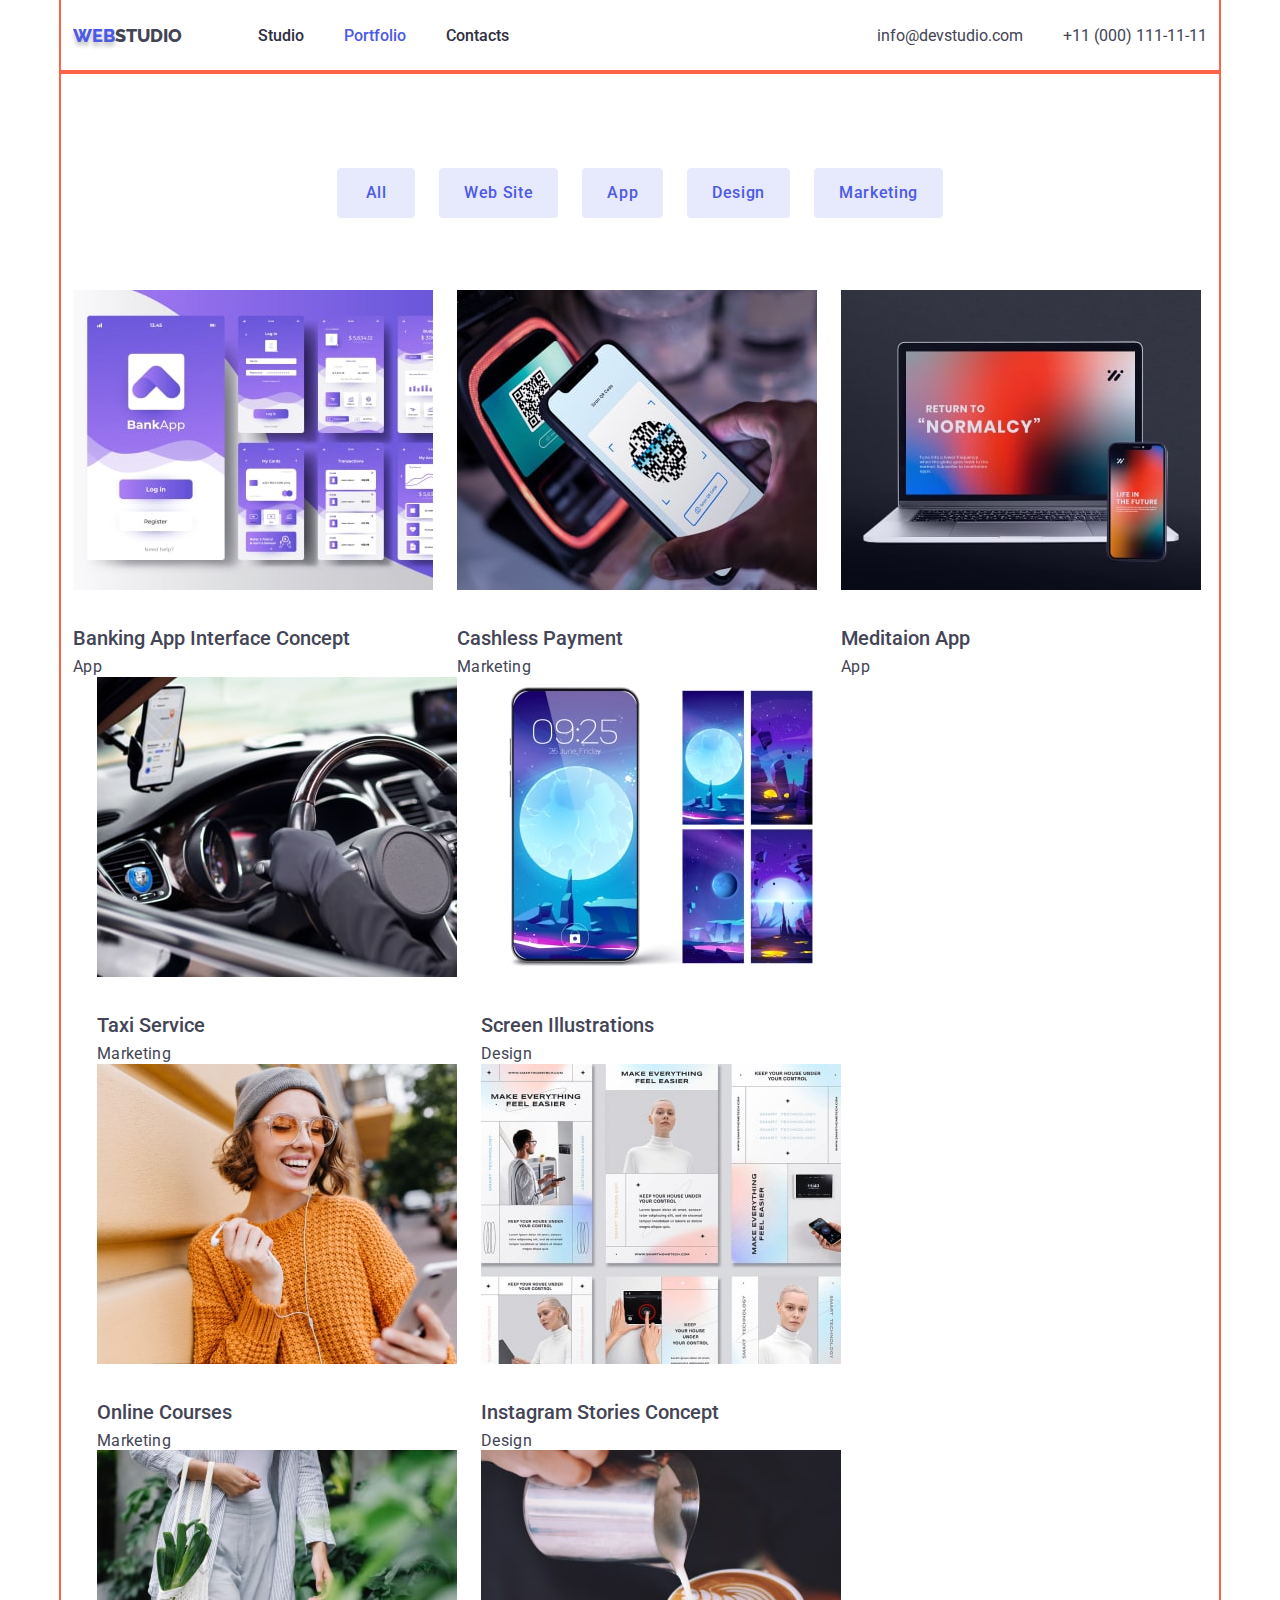
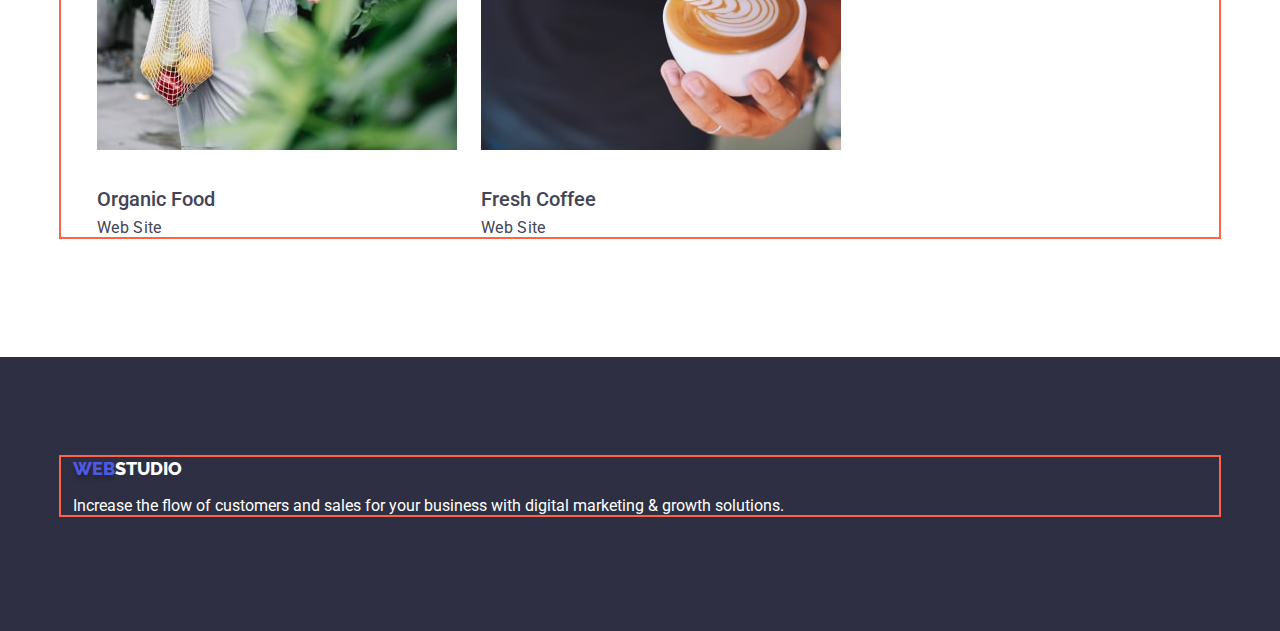
==== commit 57739a1d: "started flex" ====
--- a/portfolio.html
+++ b/portfolio.html
@@ -18,20 +18,20 @@
 <body>
     <!--header -->
     <header>
-        <div class="container">
+        <div class="container header">
+        
+            <a href="./index.html" class="logo"> <span class="logo-web">Web</span>Studio</a>
         <nav>
-            <a href="./index.html" class="logo"> <span class="logo-web">Web</span>Studio</a>
-
-            <ul>
-                <li> <a href="./index.html" class="nav-pages">Studio</a></li>
-                <li> <a href="./portfolio.html" class="nav-pages curent">Portfolio</a></li>
-                <li> <a href="" class="nav-pages">Contacts</a></li>
+            <ul class="site-nav">
+                <li class="item"> <a href="./index.html" class="nav-pages">Studio</a></li>
+                <li class="item"> <a href="./portfolio.html" class="nav-pages curent">Portfolio</a></li>
+                <li class="item"> <a href="" class="nav-pages">Contacts</a></li>
             </ul>
         </nav>
-        <address class="address">
-            <ul>
-                <li> <a href="mailto:info@devstudio.com" class="link">info@devstudio.com</a> </li>
-                <li> <a href="tel:+110001111111" class="link">+11 (000) 111-11-11</a> </li>
+        <address class="address-item">
+            <ul class="address">
+                <li class="item"> <a href="mailto:info@devstudio.com" class="link">info@devstudio.com</a> </li>
+                <li class="item"> <a href="tel:+110001111111" class="link">+11 (000) 111-11-11</a> </li>
             </ul>
         </address>
     </div>
@@ -43,46 +43,46 @@
             <div class="container">
             <h1 class="section-title visually-hidden">Project cards</h1>
             <ul class="btn-list">
-                <li> <button class="btn btn-portfolio">All</button></li>
-                <li> <button class="btn btn-portfolio">Web Site</button></li>
-                <li> <button class="btn btn-portfolio">App</button></li>
-                <li> <button class="btn btn-portfolio">Design</button></li>
-                <li> <button class="btn btn-portfolio">Marketing</button></li>
+                <li class="item"> <button class="btn btn-portfolio">All</button></li>
+                <li class="item"> <button class="btn btn-portfolio">Web Site</button></li>
+                <li class="item"> <button class="btn btn-portfolio">App</button></li>
+                <li class="item"> <button class="btn btn-portfolio">Design</button></li>
+                <li class="item"> <button class="btn btn-portfolio">Marketing</button></li>
             </ul>
-            <ul>
-                <li> <img src="./images/img1port.jpg" alt="banking programs">
+            <ul class="portfolio">
+                <li class="item"> <img src="./images/img1port.jpg" alt="banking programs" width="360">
                     <h2 class="title-small">Banking App Interface Concept</h2>
                     <p class="text">App</p>
                 </li>
-                <li> <img src="./images/img2port.jpg" alt="Cashless Payment">
+                <li class="item"> <img src="./images/img2port.jpg" alt="Cashless Payment" width="360">
                     <h2 class="title-small">Cashless Payment</h2>
                     <p class="text">Marketing</p>
                 </li>
-                <li> <img src="./images/img3port.jpg" alt="Meditaion">
+                <li class="item"> <img src="./images/img3port.jpg" alt="Meditaion" width="360">
                     <h2 class="title-small">Meditaion App</h2>
                     <p class="text">App</p>
                 </li>
-                <li> <img src="./images/img4port.jpg" alt="Taxi">
+                <li class="item"> <img src="./images/img4port.jpg" alt="Taxi" width="360">
                     <h2 class="title-small">Taxi Service</h2>
                     <p class="text">Marketing</p>
                 </li>
-                <li> <img src="./images/img5port.jpg" alt="Screen Illustrations">
+                <li class="item"> <img src="./images/img5port.jpg" alt="Screen Illustrations" width="360">
                     <h2 class="title-small">Screen Illustrations</h2>
                     <p class="text">Design</p>
                 </li>
-                <li> <img src="./images/img6port.jpg" alt="Online Courses">
+                <li class="item"> <img src="./images/img6port.jpg" alt="Online Courses" width="360">
                     <h2 class="title-small">Online Courses</h2>
                     <p class="text">Marketing</p>
                 </li>
-                <li> <img src="./images/img7port.jpg" alt="Instagram Stories">
+                <li class="item"> <img src="./images/img7port.jpg" alt="Instagram Stories" width="360">
                     <h2 class="title-small">Instagram Stories Concept</h2>
                     <p class="text">Design</p>
                 </li>
-                <li> <img src="./images/img8port.jpg" alt="Organic Food">
+                <li class="item"> <img src="./images/img8port.jpg" alt="Organic Food" width="360">
                     <h2 class="title-small">Organic Food</h2>
                     <p class="text">Web Site</p>
                 </li>
-                <li> <img src="./images/img9port.jpg" alt="Fresh Coffee">
+                <li class="item"> <img src="./images/img9port.jpg" alt="Fresh Coffee" width="360">
                     <h2 class="title-small">Fresh Coffee</h2>
                     <p class="text">Web Site</p>
                 </li>
--- a/css/styles.css
+++ b/css/styles.css
@@ -43,7 +43,12 @@
 
 /* nav */
 .nav-pages {
+    display: block;
+        padding-top: 24px;
+        padding-bottom: 24px;
+
     color: var(--title-color);
+
     text-decoration: none;
     font-weight: 500;
     font-size: 16px;
@@ -79,12 +84,14 @@
    height: 600px;
 }
 .hero-title {
+    width: 494px;
     color: #ffffff;
     font-weight: 700;
     font-size: 56px;
     line-height: 1;
     margin-top: 0;
     margin-bottom: 48px;
+   
 }
 
 /* buttons */
@@ -159,6 +166,8 @@
 }
 .text {
     margin: 0;
+    width: 264px;
+    letter-spacing: 0.02em;
 }
 /* title invisible */
 .visually-hidden {
@@ -194,8 +203,67 @@
 }
 
 .btn-list {
+    display: flex;
     margin-bottom: 72px;
     padding-top: 96px;
-}
-
+    justify-content: center;
+}
+.btn-list .item+.item {
+    margin-left: 24px;
+}
 /* flex */
+
+.header {
+    display: flex;
+    align-items: center;
+}
+.site-nav {
+    display: flex;
+    margin-left: 76px;
+}
+.site-nav .item {
+    display: block;
+   
+}
+.site-nav .item:not(:last-child) {
+margin-right: 40px;
+}
+
+.address {
+    display: flex;
+    
+}
+.address .item + .item {
+    margin-left: 40px;
+}
+.address-item {
+    margin-left: auto;
+}
+.specifics-list {
+    display: flex;
+}
+
+.specifics-list .item +.item {
+    margin-left: 24px;
+}
+.we-doing {
+    display: flex;
+}
+.we-doing .item +.item {
+    margin-left: 24px;
+}
+.our-team {
+    display: flex;
+}
+.our-team .item +.item {
+    margin-left: 24px;
+}
+
+.portfolio {
+    display: flex;
+    flex-wrap: wrap;
+}
+
+.portfolio .item +.item {
+    margin-left: 24px;
+}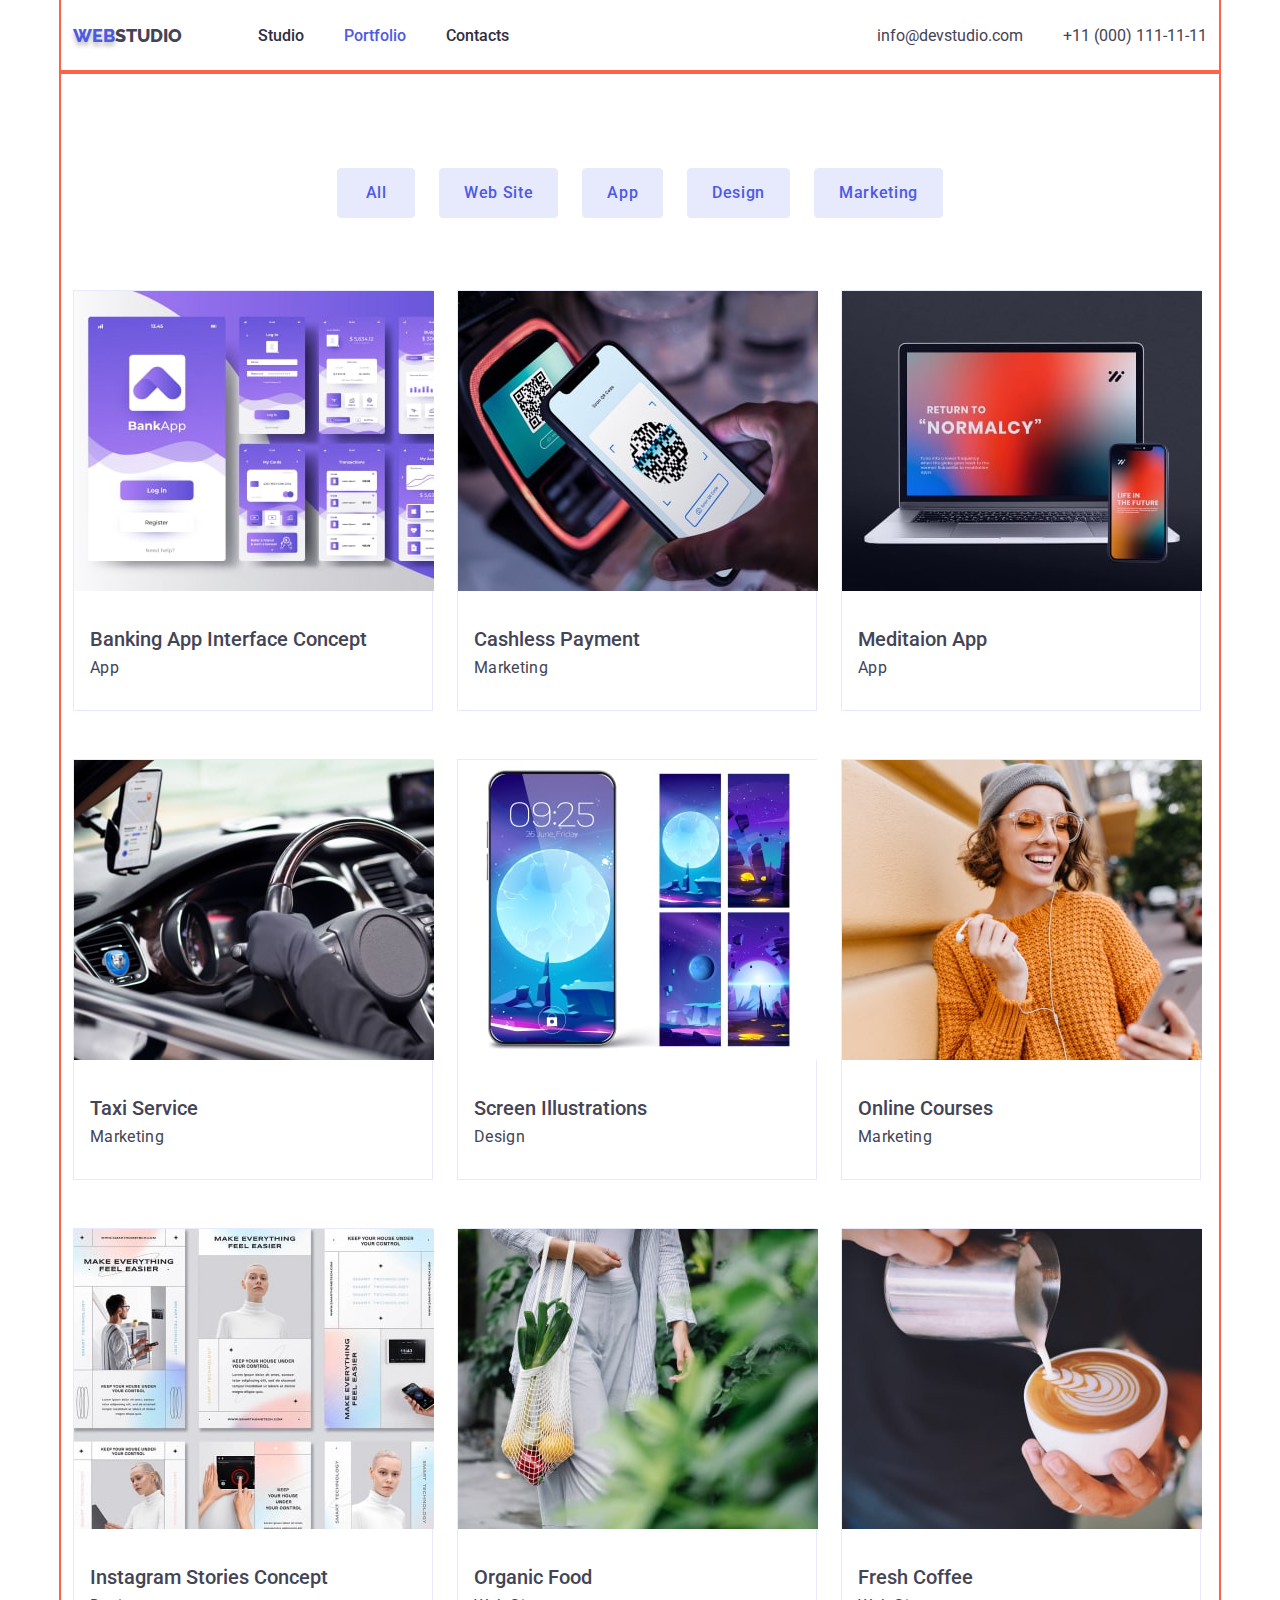
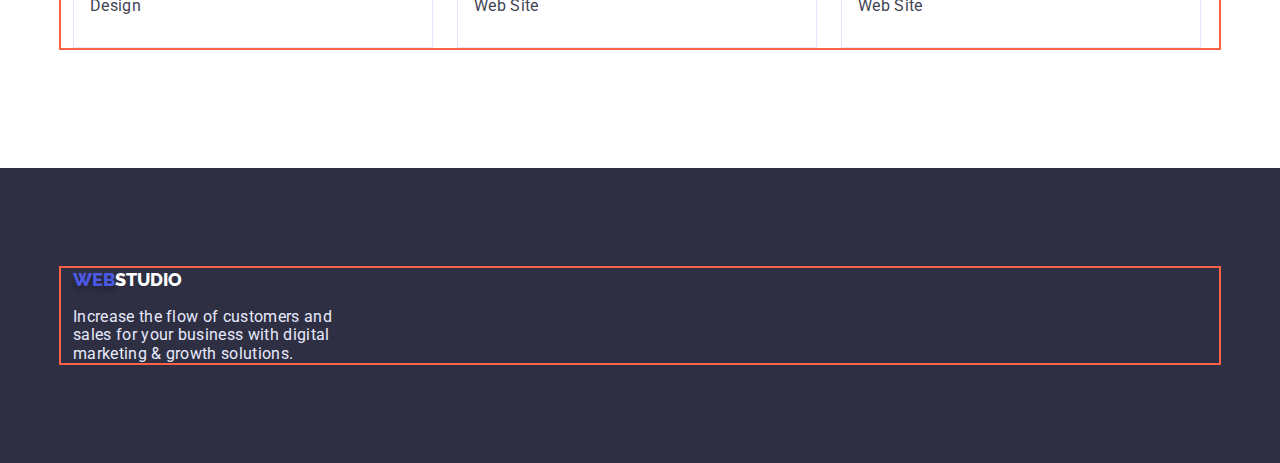
==== commit 935dd087: "continues flex" ====
--- a/portfolio.html
+++ b/portfolio.html
@@ -50,39 +50,39 @@
                 <li class="item"> <button class="btn btn-portfolio">Marketing</button></li>
             </ul>
             <ul class="portfolio">
-                <li class="item"> <img src="./images/img1port.jpg" alt="banking programs" width="360">
+                <li class="item flex"> <img src="./images/img1port.jpg" alt="banking programs" width="360">
                     <h2 class="title-small">Banking App Interface Concept</h2>
                     <p class="text">App</p>
                 </li>
-                <li class="item"> <img src="./images/img2port.jpg" alt="Cashless Payment" width="360">
+                <li class="item flex"> <img src="./images/img2port.jpg" alt="Cashless Payment" width="360">
                     <h2 class="title-small">Cashless Payment</h2>
                     <p class="text">Marketing</p>
                 </li>
-                <li class="item"> <img src="./images/img3port.jpg" alt="Meditaion" width="360">
+                <li class="item flex"> <img src="./images/img3port.jpg" alt="Meditaion" width="360">
                     <h2 class="title-small">Meditaion App</h2>
                     <p class="text">App</p>
                 </li>
-                <li class="item"> <img src="./images/img4port.jpg" alt="Taxi" width="360">
+                <li class="item flex"> <img src="./images/img4port.jpg" alt="Taxi" width="360">
                     <h2 class="title-small">Taxi Service</h2>
                     <p class="text">Marketing</p>
                 </li>
-                <li class="item"> <img src="./images/img5port.jpg" alt="Screen Illustrations" width="360">
+                <li class="item flex"> <img src="./images/img5port.jpg" alt="Screen Illustrations" width="360">
                     <h2 class="title-small">Screen Illustrations</h2>
                     <p class="text">Design</p>
                 </li>
-                <li class="item"> <img src="./images/img6port.jpg" alt="Online Courses" width="360">
+                <li class="item flex"> <img src="./images/img6port.jpg" alt="Online Courses" width="360">
                     <h2 class="title-small">Online Courses</h2>
                     <p class="text">Marketing</p>
                 </li>
-                <li class="item"> <img src="./images/img7port.jpg" alt="Instagram Stories" width="360">
+                <li class="item flex"> <img src="./images/img7port.jpg" alt="Instagram Stories" width="360">
                     <h2 class="title-small">Instagram Stories Concept</h2>
                     <p class="text">Design</p>
                 </li>
-                <li class="item"> <img src="./images/img8port.jpg" alt="Organic Food" width="360">
+                <li class="item flex"> <img src="./images/img8port.jpg" alt="Organic Food" width="360">
                     <h2 class="title-small">Organic Food</h2>
                     <p class="text">Web Site</p>
                 </li>
-                <li class="item"> <img src="./images/img9port.jpg" alt="Fresh Coffee" width="360">
+                <li class="item flex"> <img src="./images/img9port.jpg" alt="Fresh Coffee" width="360">
                     <h2 class="title-small">Fresh Coffee</h2>
                     <p class="text">Web Site</p>
                 </li>
@@ -95,7 +95,7 @@
     <footer class="footer">
         <div class="container">
         <a href="./index.html" class="logo"> <span class="logo-web">Web</span>Studio</a>
-        <p>Increase the flow of customers and sales for your business with digital marketing & growth solutions.</p>
+        <p class="text">Increase the flow of customers and sales for your business with digital marketing & growth solutions.</p>
     </div></footer>
 </body>
 
--- a/css/styles.css
+++ b/css/styles.css
@@ -125,7 +125,7 @@
     border-color: var(--btn-color);
 }
 
-.btn-color:hover {
+.btn.btn-color:hover {
     background-color: var(--accent-color);
     color: #ffffff;
 }
@@ -168,6 +168,13 @@
     margin: 0;
     width: 264px;
     letter-spacing: 0.02em;
+}
+
+.portfolio .title-small {
+    padding-left: 16px;
+}
+.portfolio .text {
+    padding-left: 16px;
 }
 /* title invisible */
 .visually-hidden {
@@ -192,6 +199,10 @@
 .footer .logo {
     color: #ffffff;
 }
+.footer .text {
+    color: var(--btn-color);
+    margin-top: 16px;
+}
 /* blok */
 .container {
     width: 1158px;
@@ -262,8 +273,20 @@
 .portfolio {
     display: flex;
     flex-wrap: wrap;
-}
-
-.portfolio .item +.item {
-    margin-left: 24px;
+    
+}
+
+.portfolio .item {
+    width: 360px;
+    margin-right: 24px;
+    margin-bottom: 48px;
+    padding-bottom: 32px;
+    border: 1px solid #E7E9FC;
+}
+
+.portfolio .item.flex:nth-child(3n) {
+    margin-right: 0;
+}
+.portfolio .item.flex:nth-last-child(-n + 3) {
+    margin-bottom: 0;
 }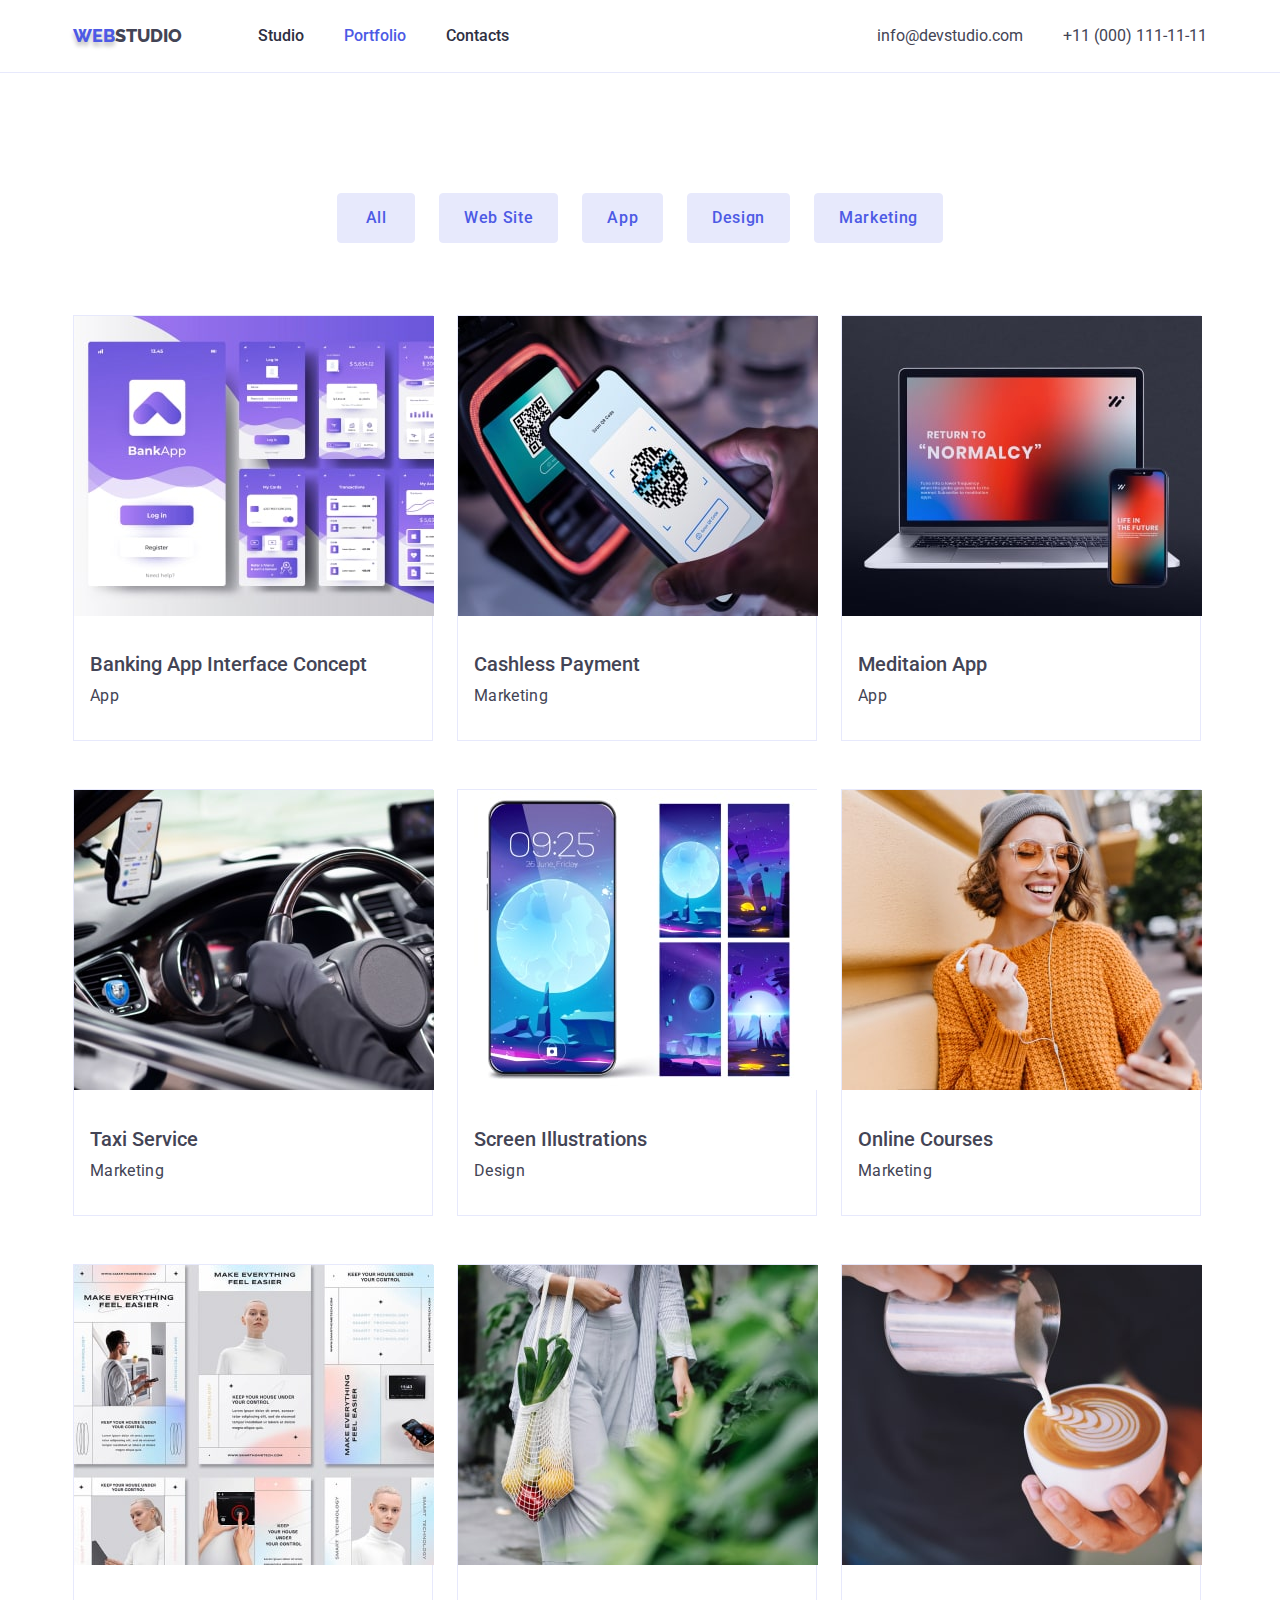
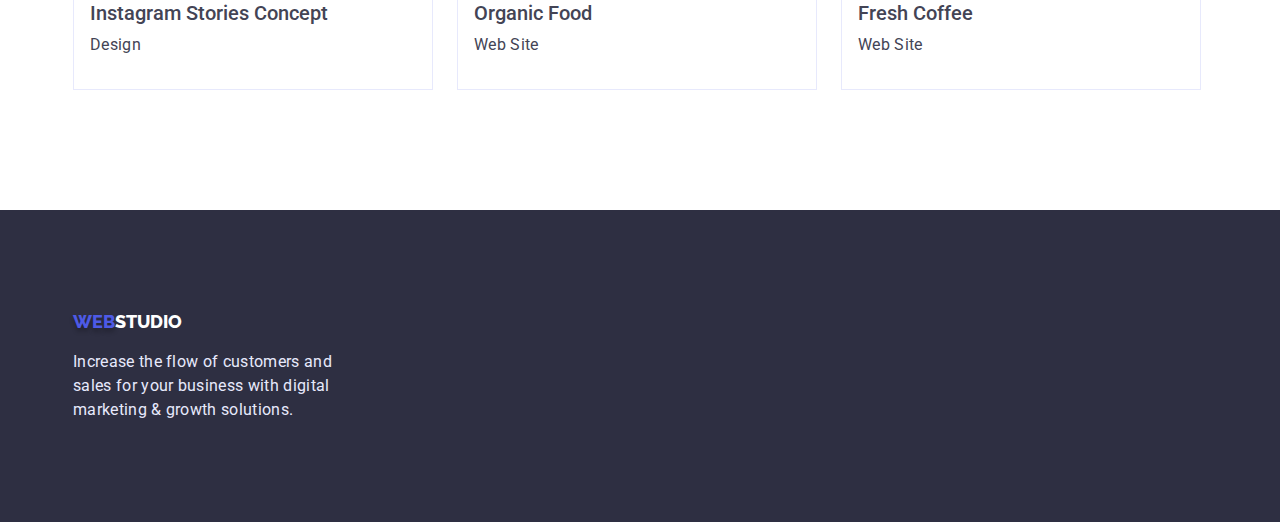
==== commit 74638e80: "work on mistakes" ====
--- a/portfolio.html
+++ b/portfolio.html
@@ -51,40 +51,58 @@
             </ul>
             <ul class="portfolio">
                 <li class="item flex"> <img src="./images/img1port.jpg" alt="banking programs" width="360">
+                    <div class="portfolio-text">
                     <h2 class="title-small">Banking App Interface Concept</h2>
                     <p class="text">App</p>
+                    </div>
                 </li>
                 <li class="item flex"> <img src="./images/img2port.jpg" alt="Cashless Payment" width="360">
+                    <div class="portfolio-text">
                     <h2 class="title-small">Cashless Payment</h2>
                     <p class="text">Marketing</p>
+                    </div>
                 </li>
                 <li class="item flex"> <img src="./images/img3port.jpg" alt="Meditaion" width="360">
+                    <div class="portfolio-text">
                     <h2 class="title-small">Meditaion App</h2>
                     <p class="text">App</p>
+                    </div>
                 </li>
                 <li class="item flex"> <img src="./images/img4port.jpg" alt="Taxi" width="360">
+                    <div class="portfolio-text">
                     <h2 class="title-small">Taxi Service</h2>
                     <p class="text">Marketing</p>
+                    </div>
                 </li>
                 <li class="item flex"> <img src="./images/img5port.jpg" alt="Screen Illustrations" width="360">
+                    <div class="portfolio-text">
                     <h2 class="title-small">Screen Illustrations</h2>
                     <p class="text">Design</p>
+                    </div>
                 </li>
                 <li class="item flex"> <img src="./images/img6port.jpg" alt="Online Courses" width="360">
+                    <div class="portfolio-text">
                     <h2 class="title-small">Online Courses</h2>
                     <p class="text">Marketing</p>
+                    </div>
                 </li>
                 <li class="item flex"> <img src="./images/img7port.jpg" alt="Instagram Stories" width="360">
+                    <div class="portfolio-text">
                     <h2 class="title-small">Instagram Stories Concept</h2>
                     <p class="text">Design</p>
+                    </div>
                 </li>
                 <li class="item flex"> <img src="./images/img8port.jpg" alt="Organic Food" width="360">
+                    <div class="portfolio-text">
                     <h2 class="title-small">Organic Food</h2>
                     <p class="text">Web Site</p>
+                    </div>
                 </li>
                 <li class="item flex"> <img src="./images/img9port.jpg" alt="Fresh Coffee" width="360">
+                    <div class="portfolio-text">
                     <h2 class="title-small">Fresh Coffee</h2>
                     <p class="text">Web Site</p>
+                    </div>
                 </li>
             </ul>
         </div>
--- a/css/styles.css
+++ b/css/styles.css
@@ -79,8 +79,8 @@
 .hero {
     background-color: var(--title-color);
     text-align: center;
-    margin-bottom: 120px;
    padding-top: 188px;
+   padding-bottom: 292px;
    height: 600px;
 }
 .hero-title {
@@ -89,8 +89,7 @@
     font-weight: 700;
     font-size: 56px;
     line-height: 1;
-    margin-top: 0;
-    margin-bottom: 48px;
+    margin: 0 auto;
    
 }
 
@@ -112,6 +111,7 @@
     padding: 16px 32px;
     min-width: 169px;
     text-align: center;
+    margin-top: 48px;
     
 }
     
@@ -125,7 +125,7 @@
     border-color: var(--btn-color);
 }
 
-.btn.btn-color:hover {
+.btn.btn-portfolio:hover {
     background-color: var(--accent-color);
     color: #ffffff;
 }
@@ -134,6 +134,7 @@
 .section {
     color: var(--text-color);
     padding-bottom: 120px;
+    padding-top: 120px;
 
 }
 
@@ -159,7 +160,6 @@
     line-height: 1.2;
     margin-top: 0;
     margin-bottom: 8px;
-    padding-top: 32px;
 }
 .title-small.specifics {
     padding-top: 0;
@@ -168,6 +168,15 @@
     margin: 0;
     width: 264px;
     letter-spacing: 0.02em;
+    line-height: 24px;
+}
+.our-team-text {
+padding-top: 32px;
+padding-bottom: 32px;
+}
+.portfolio-text {
+    padding-top: 32px;
+    padding-bottom: 32px;
 }
 
 .portfolio .title-small {
@@ -210,13 +219,14 @@
     padding-right: 12px;
     margin-left: auto;
     margin-right: auto;
-    outline: 2px solid tomato;
+}
+header {
+    border-bottom: 1px solid #E7E9FC;
 }
 
 .btn-list {
     display: flex;
     margin-bottom: 72px;
-    padding-top: 96px;
     justify-content: center;
 }
 .btn-list .item+.item {
@@ -265,7 +275,13 @@
 }
 .our-team {
     display: flex;
-}
+    }
+
+.our-team .item {
+   text-align: center; 
+
+}
+
 .our-team .item +.item {
     margin-left: 24px;
 }
@@ -280,7 +296,6 @@
     width: 360px;
     margin-right: 24px;
     margin-bottom: 48px;
-    padding-bottom: 32px;
     border: 1px solid #E7E9FC;
 }
 
